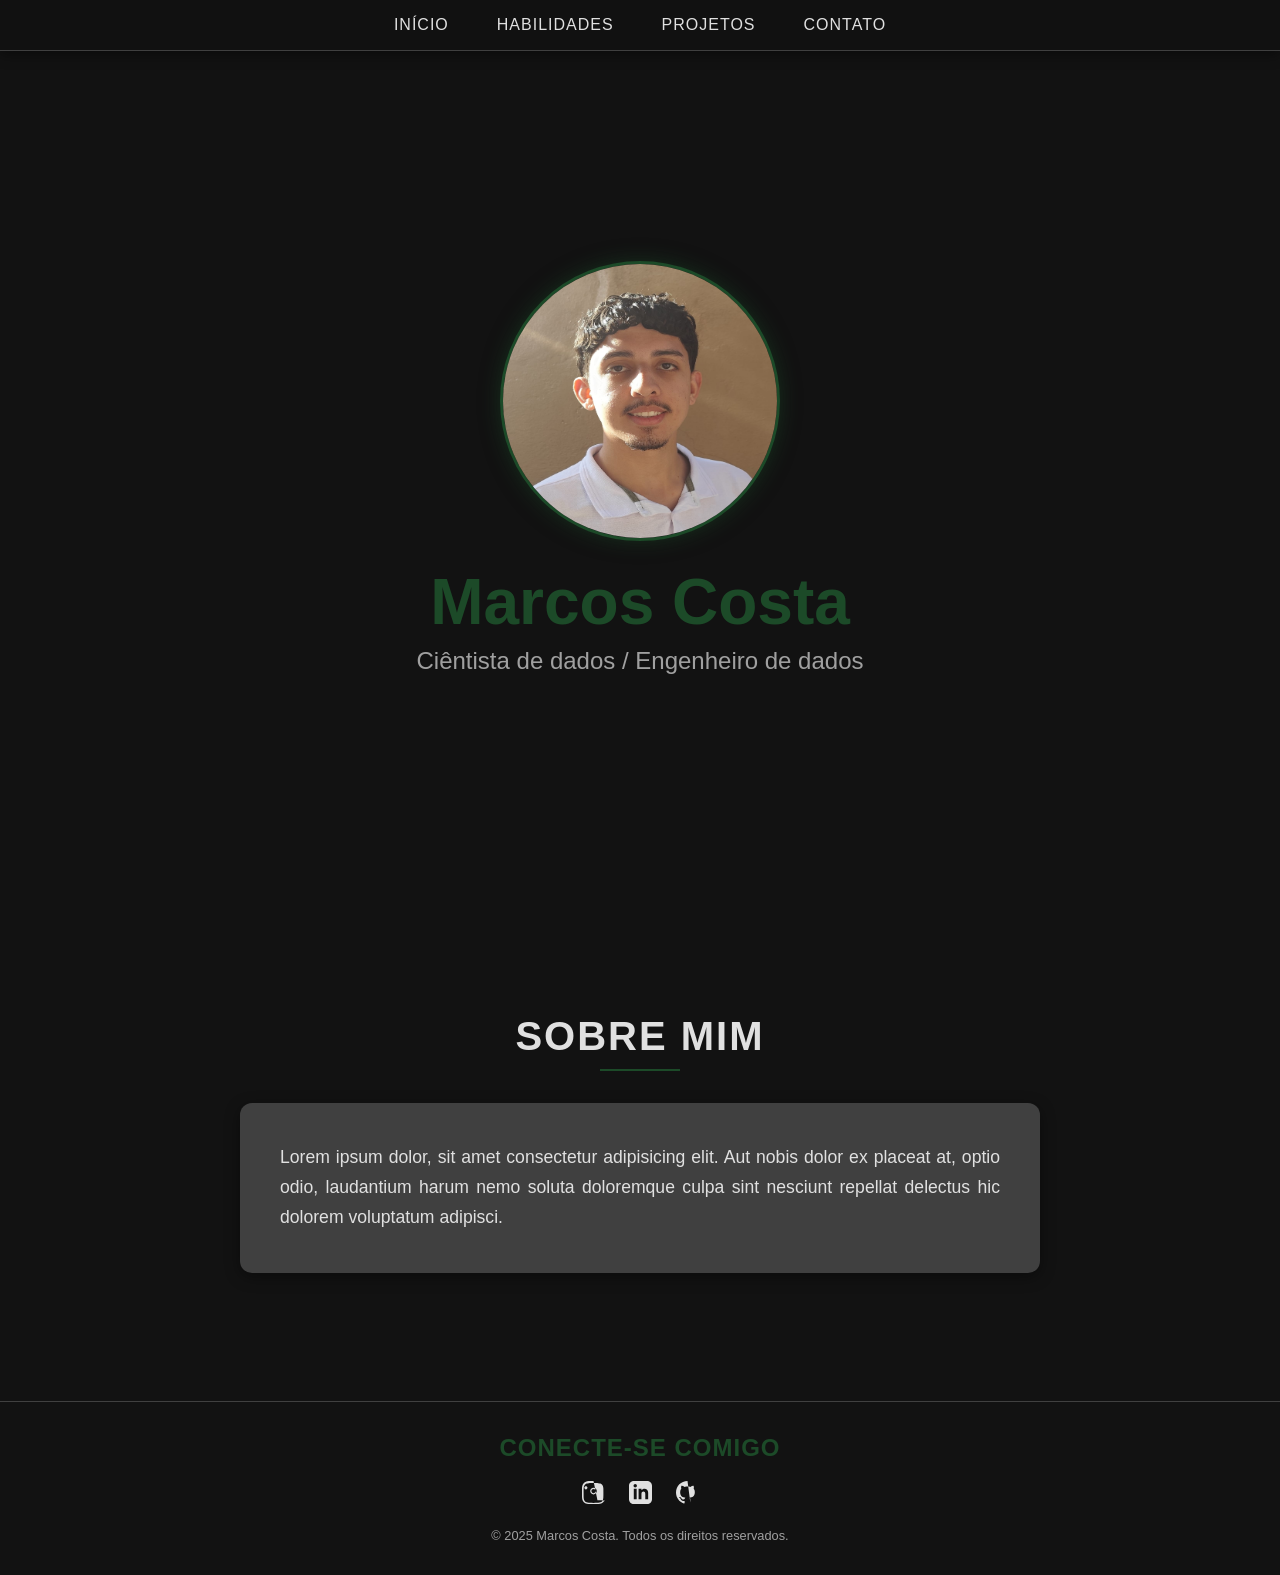
==== index.html @ 4c23754e "primeiro commit" ====
<!DOCTYPE html>
<html lang="pt-br">
<head>
  <meta charset="UTF-8">
  <meta name="viewport" content="width=device-width, initial-scale=1.0">
  <link rel="stylesheet" href="style.css">
  <title>Início</title>
</head>
<body>
  <div class="particulas"></div>
  
  <nav class="navegacao">
    <ul class="menu">
      <li>
        <a href="#inicio" class="menu-link">Início</a>
      </li>
      <li>
        <a href="habilidades.html" class="menu-link">Habilidades</a>
      </li>
      <li>
        <a href="projetos.html" class="menu-link">Projetos</a>
      </li>
      <li>
        <a href="contato.html" class="menu-link">Contato</a>
      </li>
    </ul>
  </nav>  
  <main id="inicio" class="cabecalho">
    <img src="./img/foto.jpg" alt="foto de Marcos Costa" class="foto-perfil">
    <h1>Marcos Costa</h1>
    <p class="cabecalho-sub-titulo">Ciêntista de dados / Engenheiro de dados</p>
  </main>
  
  <section id="sobre" class="sobre">
    <h2 class="sobre-titulo">Sobre mim</h2>
    <div class="sobre-caixa">
      <p class="sobre-paragrafo">
        Lorem ipsum dolor, sit amet consectetur adipisicing elit. Aut nobis dolor ex placeat at, optio odio, laudantium harum nemo soluta doloremque culpa sint nesciunt repellat delectus hic dolorem voluptatum adipisci.
      </p>
    </div>
  </section>

  <footer class="rodape">
    <div class="rodape-container">
      <h3 class="rodape-titulo">Conecte-se comigo</h3>
      <div class="rodape-social-links">
        <a href="URL_DO_SEU_INSTAGRAM" target="_blank" rel="noopener noreferrer" aria-label="Instagram">
          <svg width="24" height="24" viewBox="0 0 24 24" fill="currentColor" xmlns="http://www.w3.org/2000/svg"><path d="M12 2.163c3.204 0 3.584.012 4.851.07 1.17.055 1.84.249 2.417.481.58.232 1.05.52 1.517.989.47.469.757.94 1.002 1.52.232.576.426 1.246.481 2.417.058 1.267.07 1.647.07 4.851 0 3.204-.012 3.584-.07 4.851-.055 1.17-.249 1.84-.481 2.417-.232.58-.52 1.05-.989 1.517-.469.47-.94.757-1.52 1.002-.576.232-1.246.426-2.417.481-1.267.058-1.647.07-4.851.07-3.204 0-3.584-.012-4.851-.07-1.17-.055-1.84-.249-2.417-.481-.58-.232-1.05-.52-1.517-.989-.47-.469-.757-.94-1.002-1.52-.232-.576-.426-1.246-.481-2.417-.058-1.267-.07-1.647-.07-4.851 0-3.204.012-3.584.07-4.851.055-1.17.249-1.84.481-2.417.232-.58.52-1.05.989-1.517.469-.47.94-.757 1.52-1.002.576-.232 1.246-.426 2.417-.481 1.267-.058 1.647-.07 4.851-.07zm0-2.163c-3.262 0-3.666.012-4.945.07-1.314.062-2.222.28-3.01.588-.788.308-1.407.72-2.062 1.375-.656.655-1.067 1.274-1.375 2.062-.308.788-.526 1.696-.588 3.01-.058 1.279-.07 1.683-.07 4.945s.012 3.666.07 4.945c.062 1.314.28 2.222.588 3.01.308.788.72 1.407 1.375 2.062.655.656 1.274 1.067 2.062 1.375.788.308 1.696.526 3.01.588 1.279.058 1.683.07 4.945.07s3.666-.012 4.945-.07c1.314-.062 2.222-.28 3.01-.588.788-.308 1.407-.72 2.062-1.375.656-.655 1.274-1.067 2.062-1.375-.788-.308-1.696-.526-3.01-.588-1.279-.058-1.683-.07-4.945-.07zm-7.915 5.563c-.888 0-1.61.722-1.61 1.61s.722 1.61 1.61 1.61 1.61-.722 1.61-1.61-.722-1.61-1.61-1.61zm7.915 1.543c-1.897 0-3.447 1.55-3.447 3.447s1.55 3.447 3.447 3.447 3.447-1.55 3.447-3.447-1.55-3.447-3.447-3.447zm0 5.626c-1.198 0-2.179-.98-2.179-2.179s.98-2.179 2.179-2.179 2.179.98 2.179 2.179-.98 2.179-2.179 2.179z"/></svg>
        </a>
        <a href="URL_DO_SEU_LINKEDIN" target="_blank" rel="noopener noreferrer" aria-label="LinkedIn">
          <svg width="24" height="24" viewBox="0 0 24 24" fill="currentColor" xmlns="http://www.w3.org/2000/svg"><path d="M19 0h-14c-2.761 0-5 2.239-5 5v14c0 2.761 2.239 5 5 5h14c2.762 0 5-2.239 5-5v-14c0-2.761-2.238-5-5-5zm-11 19h-3v-11h3v11zm-1.5-12.268c-.966 0-1.75-.79-1.75-1.766s.784-1.766 1.75-1.766 1.75.79 1.75 1.766-.783 1.766-1.75 1.766zm13.5 12.268h-3v-5.604c0-3.368-4-3.113-4 0v5.604h-3v-11h3v1.765c1.396-2.586 7-2.777 7 2.476v6.759z"/></svg>
        </a>
        <a href="URL_DO_SEU_GITHUB" target="_blank" rel="noopener noreferrer" aria-label="GitHub">
          <svg width="24" height="24" viewBox="0 0 24 24" fill="currentColor" xmlns="http://www.w3.org/2000/svg"><path d="M12 0C5.373 0 0 5.373 0 12c0 5.302 3.438 9.8 8.207 11.387.6.11.82-.26.82-.577 0-.285-.011-1.04-.016-2.04-3.338.724-4.043-1.61-4.043-1.61-.546-1.387-1.334-1.758-1.334-1.758-1.09-.745.083-.73.083-.73 1.205.085 1.838 1.238 1.838 1.238 1.07 1.835 2.809 1.304 3.491.996.11-.775.419-1.304.762-1.605-2.665-.3-5.466-1.333-5.466-5.932 0-1.31.467-2.38 1.235-3.22-.124-.3-.535-1.52.117-3.174 0 0 1.009-.322 3.301 1.23.957-.266 1.983-.4 3.003-.404 1.02.004 2.046.138 3.003.404 2.29-1.552 3.299-1.23 3.299-1.23.652 1.654.24 2.874.118 3.174.769.84 1.235 1.91 1.235 3.22 0 4.61-2.805 5.626-5.474 5.923.43.37.81 1.096.81 2.214 0 1.605-.014 2.898-.014 3.282 0.318.216.694.825.577C19.56 21.8 23 17.302 23 12c0-6.627-5.373-12-12-12z"/></svg>
        </a>
      </div>
      <p class="rodape-texto">© 2025 Marcos Costa. Todos os direitos reservados.</p>
    </div>
  </footer>
</body>
</html>
---- style.css ----
/*
  CSS Profissional para Portfólio
  - Paleta de cores: Cinza, preto e verde escuro da imagem.
  - Tipografia: 'Inter' para um visual limpo e moderno.
  - Estilo: Minimalista e sóbrio, sem animações chamativas.
*/

* {
    margin: 0;
    padding: 0;
    box-sizing: border-box;
    font-family: 'Inter', sans-serif;
}

html {
    scroll-behavior: smooth;
}

:root {
    --fundo-principal: #121212;
    --verde-principal: #1C4A28;
    --verde-secundario: #2A643A;
    --texto-claro: #E0E0E0;
    --cinza-detalhe: #404040;
    --cinza-texto-secundario: #A0A0A0;
    --sombra-escura: rgba(0, 0, 0, 0.4);
}

body {
    background-color: var(--fundo-principal);
    color: var(--texto-claro);
    position: relative;
    overflow-x: hidden;
}

body::before {
    content: '';
    position: fixed;
    top: 0;
    left: 0;
    width: 100%;
    height: 100%;
    background: transparent;
    z-index: -3;
}

.navegacao {
    position: fixed;
    top: 0;
    background: rgba(18, 18, 18, 0.95);
    width: 100%;
    z-index: 100;
    padding: 1rem 2rem;
    border-bottom: 1px solid var(--cinza-detalhe);
    box-shadow: 0 4px 12px var(--sombra-escura);
    backdrop-filter: blur(8px);
    display: flex;
    justify-content: center;
    align-items: center;
}

.menu {
    display: flex;
    list-style: none;
    gap: 3rem;
}

.menu-link {
    text-decoration: none;
    color: var(--texto-claro);
    font-weight: 500;
    position: relative;
    padding: 0.5rem 0;
    transition: color 0.3s ease;
    text-transform: uppercase;
    letter-spacing: 1px;
}

.menu-link::after {
    content: '';
    position: absolute;
    bottom: -5px;
    left: 0;
    width: 0;
    height: 2px;
    background-color: var(--verde-principal);
    transition: width 0.3s ease;
}

.menu-link:hover {
    color: var(--verde-principal);
}

.menu-link:hover::after {
    width: 100%;
}

.cabecalho {
    min-height: 100vh;
    display: flex;
    justify-content: center;
    align-items: center;
    flex-direction: column;
    padding: 2rem;
    position: relative;
}

.foto-perfil {
    width: 280px;
    height: 280px;
    border-radius: 50%;
    border: 3px solid var(--verde-principal);
    box-shadow: 0 0 20px rgba(28, 74, 40, 0.5);
}

h1 {
    font-size: 4rem;
    font-weight: 700;
    margin: 1.5rem 0 0.5rem;
    color: var(--verde-principal);

}

.cabecalho-sub-titulo {
    font-size: 1.5rem;
    color: var(--cinza-texto-secundario);
    font-weight: 400;
}

.sobre, .projetos, .contato {
    padding: 6rem 2rem;
    text-align: center;
}

.sobre-titulo, .projetos-titulo, .contato-titulo {
    font-size: 2.5rem;
    color: var(--texto-claro);
    margin-bottom: 1rem;
    position: relative;
    text-transform: uppercase;
    letter-spacing: 2px;
}

.sobre-titulo::after, .projetos-titulo::after, .contato-titulo::after {
    content: '';
    display: block;
    width: 80px;
    height: 2px;
    background-color: var(--verde-principal);
    margin: 10px auto 0;
}

.sobre-caixa {
    max-width: 800px;
    margin: 2rem auto;
    padding: 2.5rem;
    border-radius: 12px;
    background-color: var(--cinza-detalhe);
    box-shadow: 0 4px 15px var(--sombra-escura);
}

.sobre-paragrafo {
    font-size: 1.1rem;
    line-height: 1.7;
    text-align: justify;
    color: var(--texto-claro);
}

.projetos-caixa {
    display: grid;
    grid-template-columns: repeat(auto-fit, minmax(300px, 1fr));
    gap: 2.5rem;
    max-width: 1200px;
    margin: 2rem auto;
}

.projetos-card {
    background-color: var(--cinza-detalhe);
    border-radius: 12px;
    overflow: hidden;
    transition: transform 0.3s ease, box-shadow 0.3s ease;
    cursor: pointer;
    box-shadow: 0 4px 10px rgba(0, 0, 0, 0.3);
}

.projetos-card:hover {
    transform: translateY(-8px);
    box-shadow: 0 8px 20px rgba(0, 0, 0, 0.5);
}

.projetos-imagem {
    height: 200px;
    width: 100%;
    object-fit: cover;
    filter: grayscale(80%);
    transition: filter 0.3s ease;
}

.projetos-card:hover .projetos-imagem {
    filter: grayscale(0%);
}

.caixa-texto-projeto {
    padding: 1.5rem;
}

.info-projeto {
    margin-bottom: 0.5rem;
    font-size: 1.3rem;
    font-weight: 600;
    color: var(--texto-claro);
}

.paragrafo-projetos {
    color: var(--cinza-texto-secundario);
    line-height: 1.6;
    font-size: 0.9rem;
}

.contato {
    padding: 6rem 2rem;
}

.contato-titulo {
    text-align: center;
    font-size: 2.5rem;
    margin-bottom: 40px;
    color: var(--texto-claro);
}

.formulario-contato {
    max-width: 600px;
    margin: 2rem auto;
    background-color: var(--cinza-detalhe);
    padding: 2.5rem;
    border-radius: 12px;
    box-shadow: 0 4px 15px var(--sombra-escura);
}

.grupo-form {
    margin-bottom: 1.5rem;
}

.campo-form {
    width: 100%;
    padding: 1rem;
    background-color: var(--fundo-principal);
    border-radius: 8px;
    color: var(--texto-claro);
    border: 1.8px solid var(--cinza-detalhe);
    outline: none;
    font-size: 1rem;
    transition: border-color 0.3s ease;
}

.campo-form:focus {
    border-color: var(--verde-secundario);
}

.campo-form::placeholder {
    color: var(--cinza-texto-secundario);
}

.botao-form {
    width: 100%;
    padding: 1rem;
    border-radius: 8px;
    background: linear-gradient(45deg, var(--verde-principal), var(--verde-secundario));
    color: var(--texto-claro);
    font-weight: 600;
    font-size: 1.1rem;
    border: none;
    cursor: pointer;
    transition: transform 0.3s ease, box-shadow 0.3s ease;
}

.botao-form:hover {
    transform: translateY(-3px);
    box-shadow: 0 6px 15px var(--sombra-escura);
}


/* Responsividade */
@media (max-width: 768px) {
    h1 {
        font-size: 2.5rem;
    }

    .menu {
        gap: 1.5rem;
    }
    
    .cabecalho-sub-titulo {
        font-size: 1.2rem;
    }

    .foto-perfil {
        width: 200px;
        height: 200px;
    }

    .sobre-titulo,
    .projetos-titulo,
    .contato-titulo {
        font-size: 2rem;
    }

    .projetos-caixa {
        grid-template-columns: 1fr;
    }

    .formulario-contato {
        padding: 2rem;
    }
}

/*
  =======================================
  Estilos para a Seção de Rodapé
  =======================================
*/

/*
  A classe `.rodape` define o container principal do rodapé.
  Utiliza o padding para espaçamento e a cor de fundo do portfólio.
*/
.rodape {
  padding: 2rem 1rem;
  background-color: var(--fundo-principal);
  border-top: 1px solid var(--cinza-detalhe);
  text-align: center;
}

/*
  Um container para controlar a largura máxima e centralizar o conteúdo.
*/
.rodape-container {
  max-width: 1200px;
  margin: 0 auto;
  display: flex;
  flex-direction: column;
  align-items: center;
  gap: 1.2rem;
}

/*
  Estilo para o título do rodapé.
  Utiliza a cor principal do portfólio para destacar.
*/
.rodape-titulo {
  font-size: 1.5rem;
  color: var(--verde-principal);
  margin-bottom: 0.03rem;
  font-weight: 600;
  text-transform: uppercase;
  letter-spacing: 1px;
}

/*
  Container para os links sociais.
  Utiliza flexbox para alinhar os ícones horizontalmente com espaçamento.
*/
.rodape-social-links {
  display: flex;
  justify-content: center;
  gap: 1.5rem;
}

/*
  Estilo para cada link de rede social.
*/
.rodape-social-links a {
  display: inline-block;
  color: var(--texto-claro);
  transition: transform 0.3s ease, color 0.3s ease;
}

/*
  Estilo para os ícones SVG.
  Define o tamanho e a cor inicial. A transição garante um efeito suave.
*/
.rodape-social-links a svg {
  width: 23px;
  height: 23px;
  transition: fill 0.3s ease;
}

/*
  Efeito de hover para o link.
  Muda a cor do ícone para a cor principal do portfólio.
  A propriedade `fill: currentColor` no SVG permite que o ícone herde a cor do link.
*/
.rodape-social-links a:hover {
  transform: translateY(-5px);
  color: var(--verde-principal);
}

/*
  Estilo para o texto de direitos autorais.
  Utiliza uma cor secundária para o texto, mantendo a sobriedade.
*/
.rodape-texto {
  font-size: 0.8rem;
  color: var(--cinza-texto-secundario);
  margin-top: 0.03rem;
}

/*
  =======================================
  Responsividade para o Rodapé
  =======================================
*/

/*
  Adaptação para telas menores, seguindo o padrão do CSS existente.
*/
@media (max-width: 768px) {
 .rodape {
    padding: 1.8rem 0.8rem;
  }
  
 .rodape-titulo {
    font-size: 1.3rem;
  }
  
 .rodape-social-links {
    gap: 1rem;
  }
  
 .rodape-social-links a svg {
    width: 21px;
    height: 21px;
  }
}

/*
  =======================================
  Estilos para a Seção de Habilidades
  =======================================
*/

.habilidades {
    padding: 6rem 2rem;
    text-align: center;
    min-height: 100vh;
}

.habilidades-titulo {
    font-size: 2.5rem;
    color: var(--texto-claro);
    margin-bottom: 2.5rem;
    position: relative;
    text-transform: uppercase;
    letter-spacing: 2px;
}

.habilidades-titulo::after {
    content: '';
    display: block;
    width: 80px;
    height: 2px;
    background-color: var(--verde-principal);
    margin: 10px auto 0;
}

.habilidades-conteudo {
    display: flex;
    justify-content: space-around;
    align-items: flex-start;
    flex-wrap: wrap;
    max-width: 1200px;
    margin: 0 auto;
    gap: 2rem;
}

.habilidades-coluna {
    flex: 1 1 300px;
    padding: 2rem;
    background-color: var(--cinza-detalhe);
    border-radius: 12px;
    box-shadow: 0 4px 15px var(--sombra-escura);
    display: flex;
    flex-direction: column;
    align-items: center;
    text-align: center;
}

.habilidades-subtitulo {
    font-size: 1.5rem;
    color: var(--texto-claro);
    font-weight: 600;
    margin-bottom: 1.5rem;
}

.habilidades-lista {
    list-style: none;
    padding: 0;
    margin: 0;
    width: 100%;
}

.habilidades-lista li {
    font-size: 1rem;
    color: var(--texto-claro);
    background-color: var(--fundo-principal);
    padding: 0.8rem 1.5rem;
    border-radius: 8px;
    margin-bottom: 0.8rem;
    border: 1px solid var(--cinza-texto-secundario);
    transition: background-color 0.3s ease, color 0.3s ease;
}

.habilidades-lista li:hover {
    background-color: var(--verde-principal);
    color: var(--texto-claro);
    transform: scale(1.03);
}

/* Responsividade para a seção de Habilidades */
@media (max-width: 768px) {
   .habilidades-coluna {
        width: 100%;
    }
}
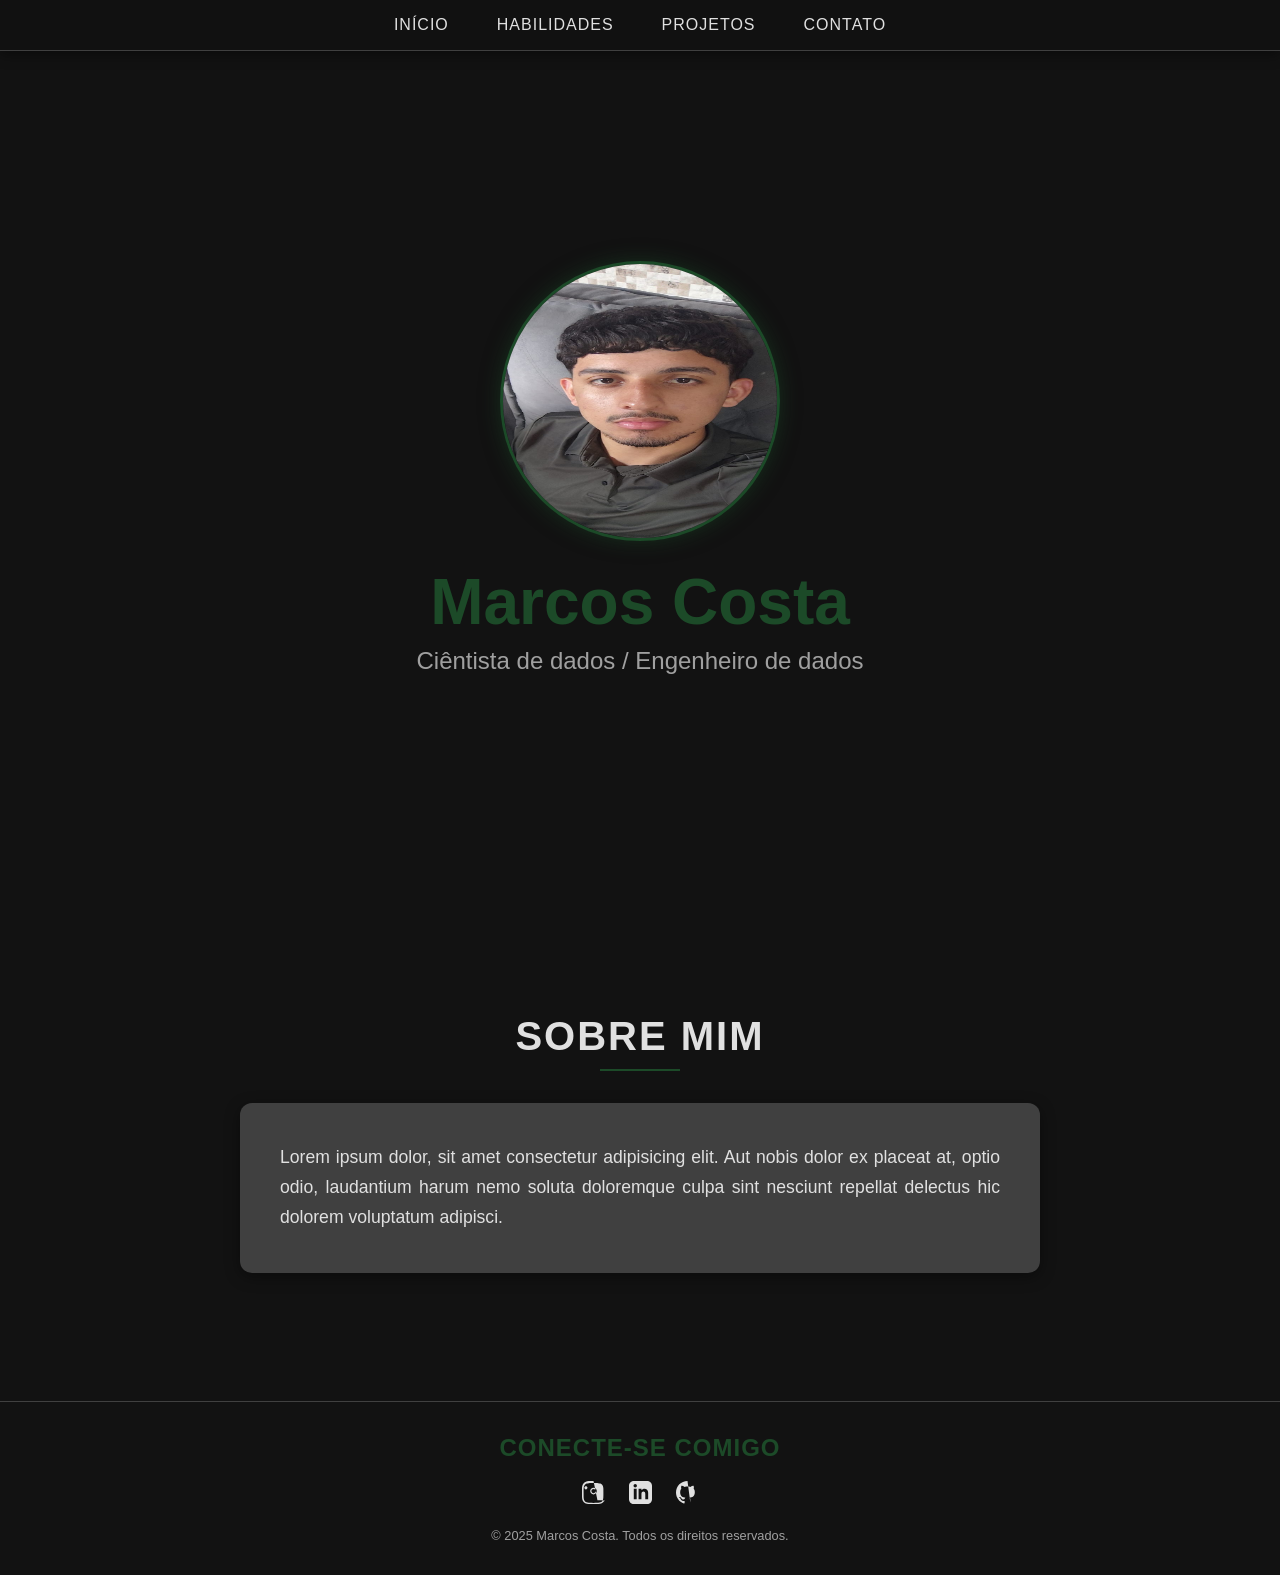
==== commit b327e9c3: "modificação da foto" ====
--- a/index.html
+++ b/index.html
@@ -26,7 +26,7 @@
     </ul>
   </nav>  
   <main id="inicio" class="cabecalho">
-    <img src="./img/foto.jpg" alt="foto de Marcos Costa" class="foto-perfil">
+    <img src="./img/fotopessoal3.jpg" alt="foto de Marcos Costa" class="foto-perfil">
     <h1>Marcos Costa</h1>
     <p class="cabecalho-sub-titulo">Ciêntista de dados / Engenheiro de dados</p>
   </main>
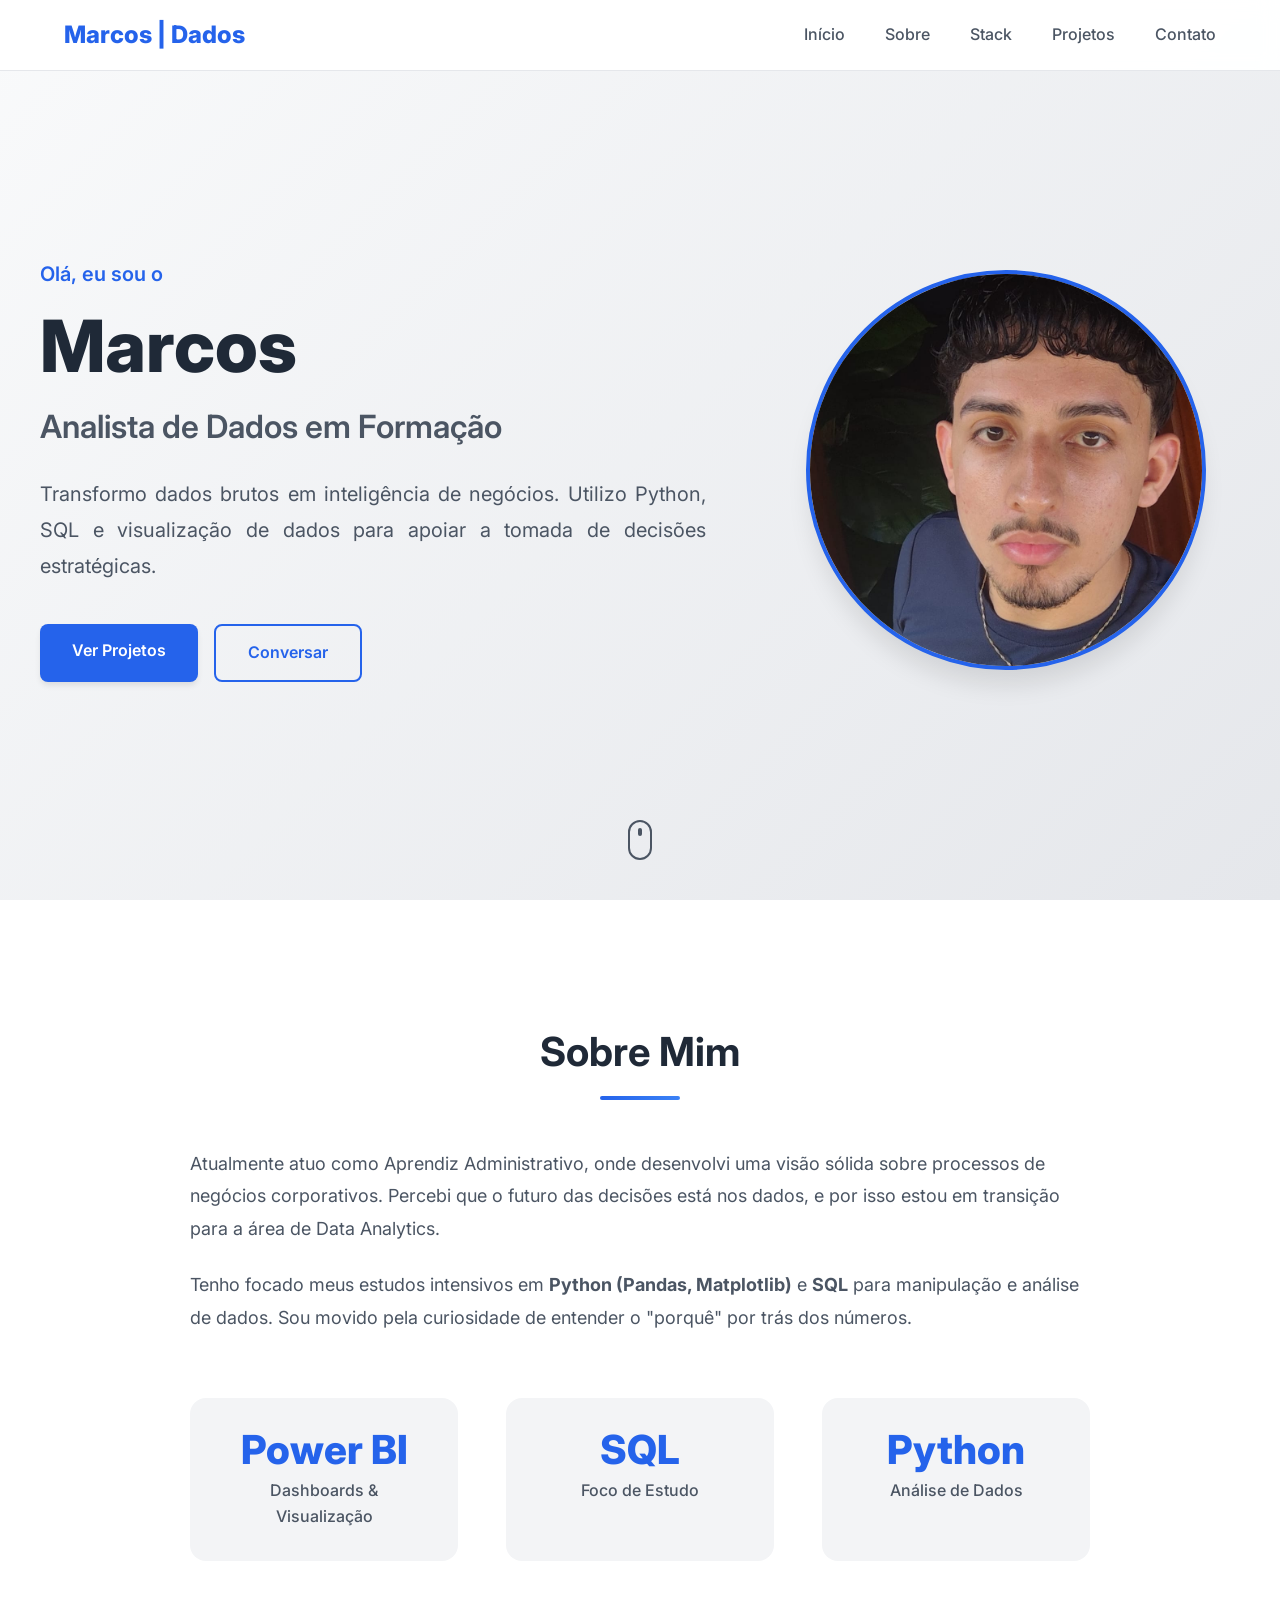
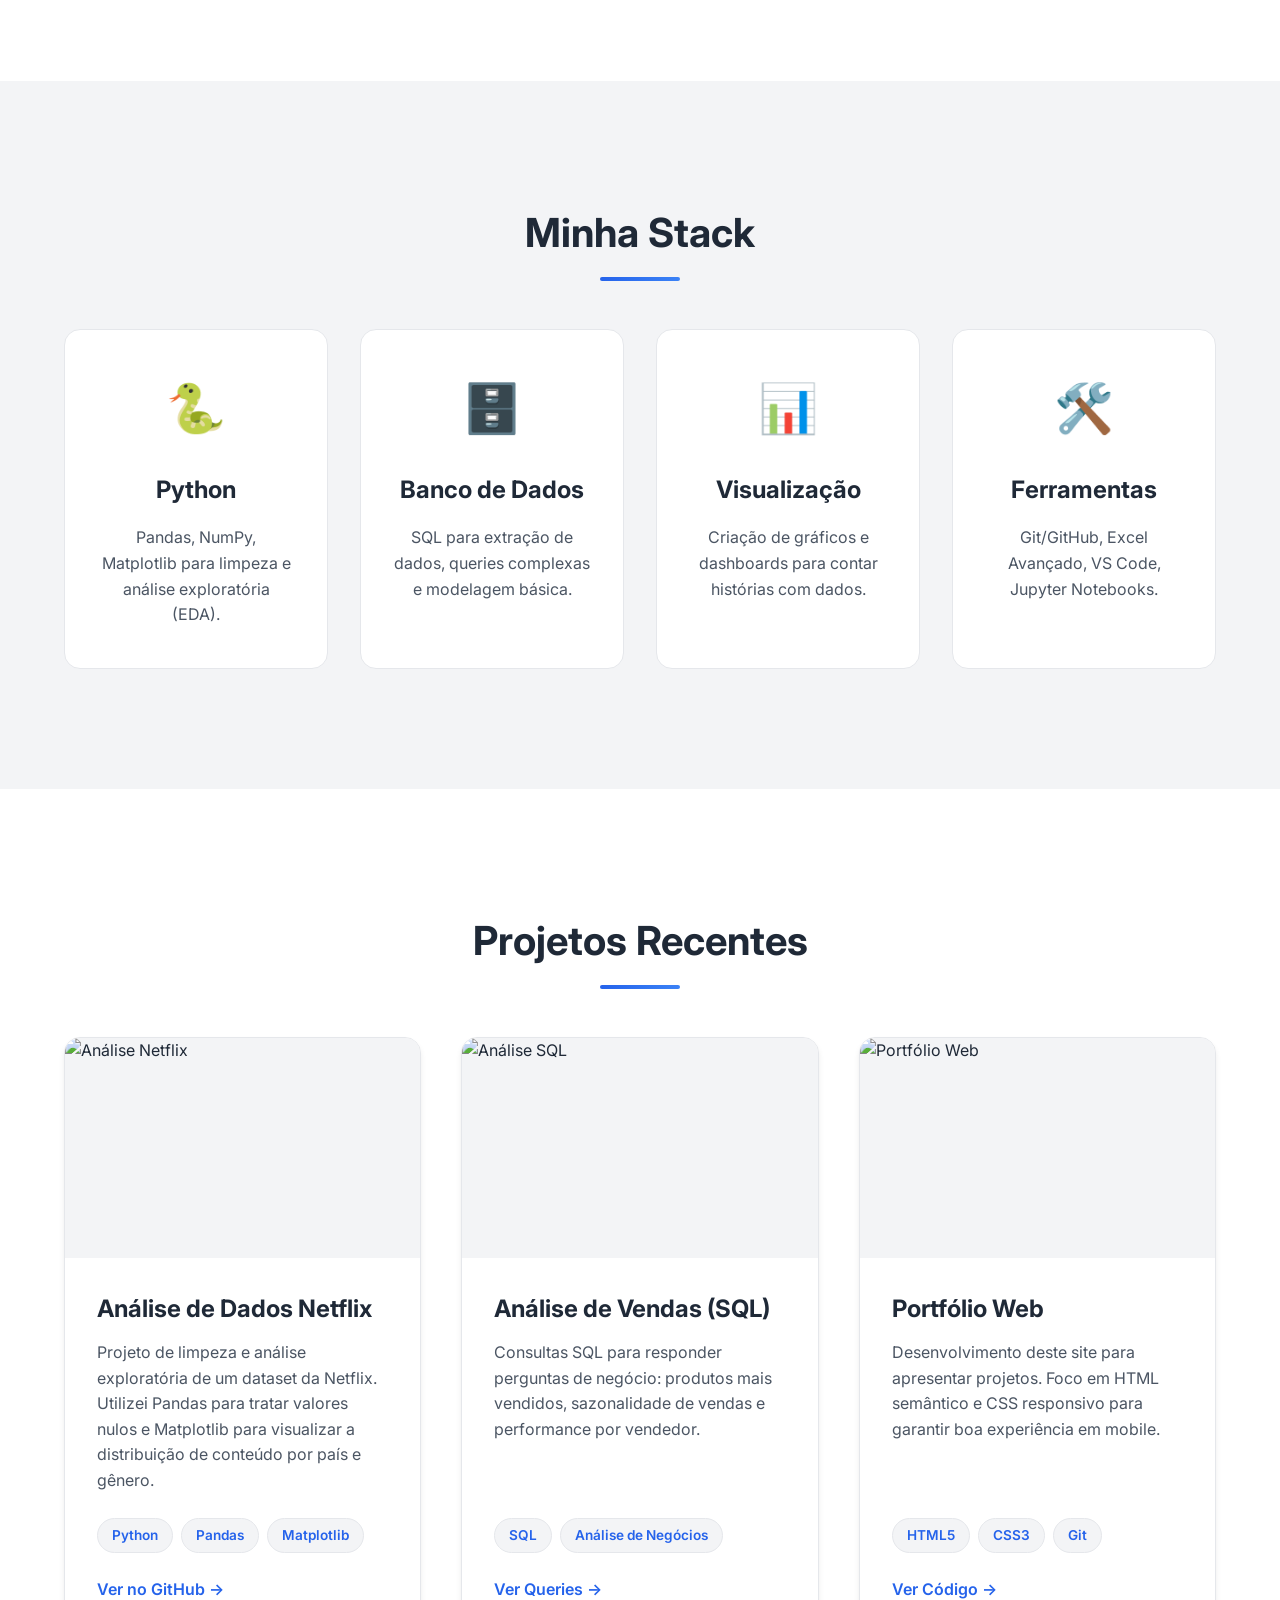
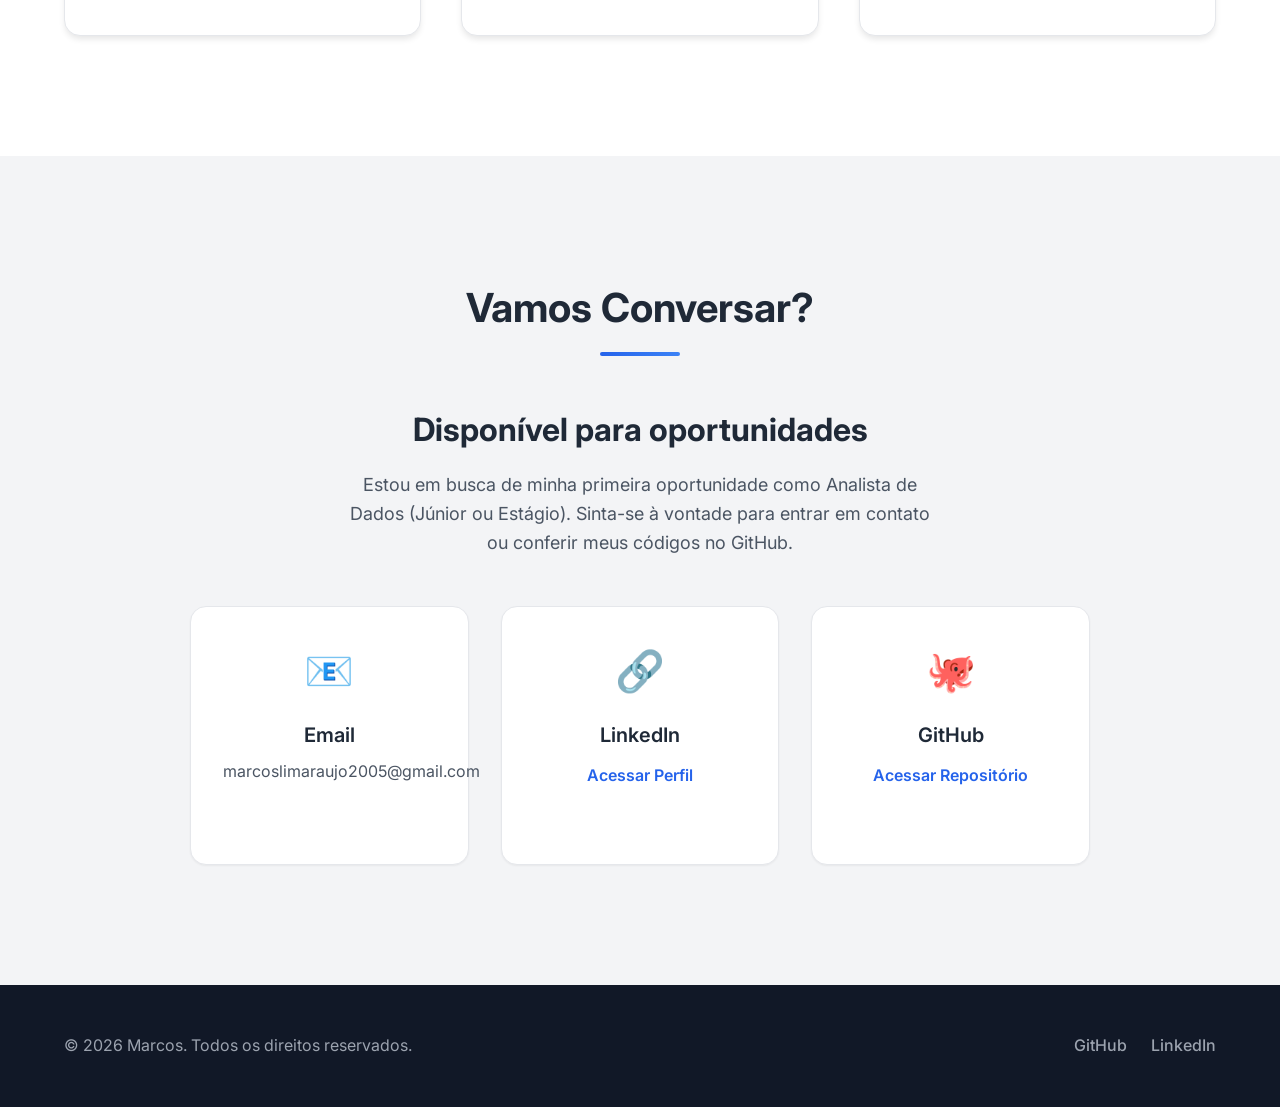
==== commit 713268c4: "reajuste" ====
--- a/index.html
+++ b/index.html
@@ -1,61 +1,222 @@
-<!DOCTYPE html>
-<html lang="pt-br">
-<head>
-  <meta charset="UTF-8">
-  <meta name="viewport" content="width=device-width, initial-scale=1.0">
-  <link rel="stylesheet" href="style.css">
-  <title>Início</title>
-</head>
-<body>
-  <div class="particulas"></div>
-  
-  <nav class="navegacao">
-    <ul class="menu">
-      <li>
-        <a href="#inicio" class="menu-link">Início</a>
-      </li>
-      <li>
-        <a href="habilidades.html" class="menu-link">Habilidades</a>
-      </li>
-      <li>
-        <a href="projetos.html" class="menu-link">Projetos</a>
-      </li>
-      <li>
-        <a href="contato.html" class="menu-link">Contato</a>
-      </li>
-    </ul>
-  </nav>  
-  <main id="inicio" class="cabecalho">
-    <img src="./img/fotopessoal3.jpg" alt="foto de Marcos Costa" class="foto-perfil">
-    <h1>Marcos Costa</h1>
-    <p class="cabecalho-sub-titulo">Ciêntista de dados / Engenheiro de dados</p>
-  </main>
-  
-  <section id="sobre" class="sobre">
-    <h2 class="sobre-titulo">Sobre mim</h2>
-    <div class="sobre-caixa">
-      <p class="sobre-paragrafo">
-        Lorem ipsum dolor, sit amet consectetur adipisicing elit. Aut nobis dolor ex placeat at, optio odio, laudantium harum nemo soluta doloremque culpa sint nesciunt repellat delectus hic dolorem voluptatum adipisci.
-      </p>
-    </div>
-  </section>
-
-  <footer class="rodape">
-    <div class="rodape-container">
-      <h3 class="rodape-titulo">Conecte-se comigo</h3>
-      <div class="rodape-social-links">
-        <a href="URL_DO_SEU_INSTAGRAM" target="_blank" rel="noopener noreferrer" aria-label="Instagram">
-          <svg width="24" height="24" viewBox="0 0 24 24" fill="currentColor" xmlns="http://www.w3.org/2000/svg"><path d="M12 2.163c3.204 0 3.584.012 4.851.07 1.17.055 1.84.249 2.417.481.58.232 1.05.52 1.517.989.47.469.757.94 1.002 1.52.232.576.426 1.246.481 2.417.058 1.267.07 1.647.07 4.851 0 3.204-.012 3.584-.07 4.851-.055 1.17-.249 1.84-.481 2.417-.232.58-.52 1.05-.989 1.517-.469.47-.94.757-1.52 1.002-.576.232-1.246.426-2.417.481-1.267.058-1.647.07-4.851.07-3.204 0-3.584-.012-4.851-.07-1.17-.055-1.84-.249-2.417-.481-.58-.232-1.05-.52-1.517-.989-.47-.469-.757-.94-1.002-1.52-.232-.576-.426-1.246-.481-2.417-.058-1.267-.07-1.647-.07-4.851 0-3.204.012-3.584.07-4.851.055-1.17.249-1.84.481-2.417.232-.58.52-1.05.989-1.517.469-.47.94-.757 1.52-1.002.576-.232 1.246-.426 2.417-.481 1.267-.058 1.647-.07 4.851-.07zm0-2.163c-3.262 0-3.666.012-4.945.07-1.314.062-2.222.28-3.01.588-.788.308-1.407.72-2.062 1.375-.656.655-1.067 1.274-1.375 2.062-.308.788-.526 1.696-.588 3.01-.058 1.279-.07 1.683-.07 4.945s.012 3.666.07 4.945c.062 1.314.28 2.222.588 3.01.308.788.72 1.407 1.375 2.062.655.656 1.274 1.067 2.062 1.375.788.308 1.696.526 3.01.588 1.279.058 1.683.07 4.945.07s3.666-.012 4.945-.07c1.314-.062 2.222-.28 3.01-.588.788-.308 1.407-.72 2.062-1.375.656-.655 1.274-1.067 2.062-1.375-.788-.308-1.696-.526-3.01-.588-1.279-.058-1.683-.07-4.945-.07zm-7.915 5.563c-.888 0-1.61.722-1.61 1.61s.722 1.61 1.61 1.61 1.61-.722 1.61-1.61-.722-1.61-1.61-1.61zm7.915 1.543c-1.897 0-3.447 1.55-3.447 3.447s1.55 3.447 3.447 3.447 3.447-1.55 3.447-3.447-1.55-3.447-3.447-3.447zm0 5.626c-1.198 0-2.179-.98-2.179-2.179s.98-2.179 2.179-2.179 2.179.98 2.179 2.179-.98 2.179-2.179 2.179z"/></svg>
-        </a>
-        <a href="URL_DO_SEU_LINKEDIN" target="_blank" rel="noopener noreferrer" aria-label="LinkedIn">
-          <svg width="24" height="24" viewBox="0 0 24 24" fill="currentColor" xmlns="http://www.w3.org/2000/svg"><path d="M19 0h-14c-2.761 0-5 2.239-5 5v14c0 2.761 2.239 5 5 5h14c2.762 0 5-2.239 5-5v-14c0-2.761-2.238-5-5-5zm-11 19h-3v-11h3v11zm-1.5-12.268c-.966 0-1.75-.79-1.75-1.766s.784-1.766 1.75-1.766 1.75.79 1.75 1.766-.783 1.766-1.75 1.766zm13.5 12.268h-3v-5.604c0-3.368-4-3.113-4 0v5.604h-3v-11h3v1.765c1.396-2.586 7-2.777 7 2.476v6.759z"/></svg>
-        </a>
-        <a href="URL_DO_SEU_GITHUB" target="_blank" rel="noopener noreferrer" aria-label="GitHub">
-          <svg width="24" height="24" viewBox="0 0 24 24" fill="currentColor" xmlns="http://www.w3.org/2000/svg"><path d="M12 0C5.373 0 0 5.373 0 12c0 5.302 3.438 9.8 8.207 11.387.6.11.82-.26.82-.577 0-.285-.011-1.04-.016-2.04-3.338.724-4.043-1.61-4.043-1.61-.546-1.387-1.334-1.758-1.334-1.758-1.09-.745.083-.73.083-.73 1.205.085 1.838 1.238 1.838 1.238 1.07 1.835 2.809 1.304 3.491.996.11-.775.419-1.304.762-1.605-2.665-.3-5.466-1.333-5.466-5.932 0-1.31.467-2.38 1.235-3.22-.124-.3-.535-1.52.117-3.174 0 0 1.009-.322 3.301 1.23.957-.266 1.983-.4 3.003-.404 1.02.004 2.046.138 3.003.404 2.29-1.552 3.299-1.23 3.299-1.23.652 1.654.24 2.874.118 3.174.769.84 1.235 1.91 1.235 3.22 0 4.61-2.805 5.626-5.474 5.923.43.37.81 1.096.81 2.214 0 1.605-.014 2.898-.014 3.282 0.318.216.694.825.577C19.56 21.8 23 17.302 23 12c0-6.627-5.373-12-12-12z"/></svg>
-        </a>
-      </div>
-      <p class="rodape-texto">© 2025 Marcos Costa. Todos os direitos reservados.</p>
-    </div>
-  </footer>
-</body>
+<!doctype html>
+<html lang="pt-BR">
+  <head>
+    <meta charset="UTF-8" />
+    <meta name="viewport" content="width=device-width, initial-scale=1.0" />
+    <title>Portfólio de Dados | Marcos</title>
+    <link rel="stylesheet" href="style.css" />
+    <link href="https://fonts.googleapis.com/css2?family=Inter:wght@400;500;600;700;800&display=swap" rel="stylesheet">
+  </head>
+  <body>
+    <nav class="navbar">
+      <div class="nav-container">
+        <a href="#home" class="logo">Marcos | Dados</a>
+        <ul class="nav-menu">
+          <li><a href="#home" class="nav-link">Início</a></li>
+          <li><a href="#about" class="nav-link">Sobre</a></li>
+          <li><a href="#skills" class="nav-link">Stack</a></li>
+          <li><a href="#projects" class="nav-link">Projetos</a></li>
+          <li><a href="#contact" class="nav-link">Contato</a></li>
+        </ul>
+      </div>
+    </nav>
+
+    <section id="home" class="hero">
+      <div class="hero-content">
+        
+        <div class="hero-text">
+          <span class="hero-greeting">Olá, eu sou o</span>
+          <h1 class="hero-name">Marcos</h1>
+          <h2 class="hero-title">Analista de Dados em Formação</h2>
+          <p class="hero-description">
+            Transformo dados brutos em inteligência de negócios. Utilizo Python, SQL e visualização de dados para apoiar a tomada de decisões estratégicas.
+          </p>
+          <div class="hero-buttons">
+            <a href="#projects" class="btn btn-primary">Ver Projetos</a>
+            <a href="#contact" class="btn btn-secondary">Conversar</a>
+          </div>
+        </div>
+
+        <div class="hero-image-container">
+          <div class="hero-placeholder">
+            <span>
+              <img src="img/foto.jpg" alt="Minha foto"/>
+            </span>
+          </div>
+        </div>
+
+      </div>
+      
+      <div class="scroll-indicator">
+        <span></span>
+      </div>
+    </section>
+
+    <section id="about" class="about">
+      <div class="container">
+        <h2 class="section-title">Sobre Mim</h2>
+        <div class="about-content">
+          <div class="about-text">
+            <p>
+              Atualmente atuo como Aprendiz Administrativo, onde desenvolvi uma visão sólida sobre processos de negócios corporativos. Percebi que o futuro das decisões está nos dados, e por isso estou em transição para a área de Data Analytics.
+            </p>
+            <p>
+              Tenho focado meus estudos intensivos em <strong>Python (Pandas, Matplotlib)</strong> e <strong>SQL</strong> para manipulação e análise de dados. Sou movido pela curiosidade de entender o "porquê" por trás dos números.
+            </p>
+            <div class="about-stats">
+              <div class="stat">
+                <span class="stat-number">Power BI</span>
+                <span class="stat-label">Dashboards & Visualização</span>
+              </div>
+
+              <div class="stat">
+                <span class="stat-number">SQL</span>
+                <span class="stat-label">Foco de Estudo</span>
+              </div>
+
+              <div class="stat">
+                <span class="stat-number">Python</span>
+                <span class="stat-label">Análise de Dados</span>
+              </div>
+            </div>
+          </div>
+        </div>
+      </div>
+    </section>
+
+    <section id="skills" class="skills">
+      <div class="container">
+        <h2 class="section-title">Minha Stack</h2>
+        <div class="skills-grid">
+          
+          <div class="skill-card">
+            <div class="skill-icon">🐍</div>
+            <h3>Python</h3>
+            <p>Pandas, NumPy, Matplotlib para limpeza e análise exploratória (EDA).</p>
+          </div>
+
+          <div class="skill-card">
+            <div class="skill-icon">🗄️</div>
+            <h3>Banco de Dados</h3>
+            <p>SQL para extração de dados, queries complexas e modelagem básica.</p>
+          </div>
+
+          <div class="skill-card">
+            <div class="skill-icon">📊</div>
+            <h3>Visualização</h3>
+            <p>Criação de gráficos e dashboards para contar histórias com dados.</p>
+          </div>
+
+          <div class="skill-card">
+            <div class="skill-icon">🛠️</div>
+            <h3>Ferramentas</h3>
+            <p>Git/GitHub, Excel Avançado, VS Code, Jupyter Notebooks.</p>
+          </div>
+
+        </div>
+      </div>
+    </section>
+
+    <section id="projects" class="projects">
+      <div class="container">
+        <h2 class="section-title">Projetos Recentes</h2>
+        <div class="projects-grid">
+          
+          <div class="project-card">
+            <div class="project-image">
+              <img src="https://images.pexels.com/photos/590022/pexels-photo-590022.jpeg?auto=compress&cs=tinysrgb&w=800" alt="Análise Netflix" />
+            </div>
+            <div class="project-content">
+              <h3>Análise de Dados Netflix</h3>
+              <p>Projeto de limpeza e análise exploratória de um dataset da Netflix. Utilizei Pandas para tratar valores nulos e Matplotlib para visualizar a distribuição de conteúdo por país e gênero.</p>
+              <div class="project-tags">
+                <span class="tag">Python</span>
+                <span class="tag">Pandas</span>
+                <span class="tag">Matplotlib</span>
+              </div>
+              <a href="#" class="project-link">Ver no GitHub →</a>
+            </div>
+          </div>
+
+          <div class="project-card">
+            <div class="project-image">
+              <img src="https://images.pexels.com/photos/669615/pexels-photo-669615.jpeg?auto=compress&cs=tinysrgb&w=800" alt="Análise SQL" />
+            </div>
+            <div class="project-content">
+              <h3>Análise de Vendas (SQL)</h3>
+              <p>Consultas SQL para responder perguntas de negócio: produtos mais vendidos, sazonalidade de vendas e performance por vendedor.</p>
+              <div class="project-tags">
+                <span class="tag">SQL</span>
+                <span class="tag">Análise de Negócios</span>
+              </div>
+              <a href="#" class="project-link">Ver Queries →</a>
+            </div>
+          </div>
+
+          <div class="project-card">
+            <div class="project-image">
+              <img src="https://images.pexels.com/photos/1779487/pexels-photo-1779487.jpeg?auto=compress&cs=tinysrgb&w=800" alt="Portfólio Web" />
+            </div>
+            <div class="project-content">
+              <h3>Portfólio Web</h3>
+              <p>Desenvolvimento deste site para apresentar projetos. Foco em HTML semântico e CSS responsivo para garantir boa experiência em mobile.</p>
+              <div class="project-tags">
+                <span class="tag">HTML5</span>
+                <span class="tag">CSS3</span>
+                <span class="tag">Git</span>
+              </div>
+              <a href="#" class="project-link">Ver Código →</a>
+            </div>
+          </div>
+        </div>
+      </div>
+    </section>
+
+    <section id="contact" class="contact">
+      <div class="container">
+        <h2 class="section-title">Vamos Conversar?</h2>
+        <div class="contact-content-centered">
+          <div class="contact-info-full">
+            <h3>Disponível para oportunidades</h3>
+            <p>
+              Estou em busca de minha primeira oportunidade como Analista de Dados (Júnior ou Estágio). 
+              Sinta-se à vontade para entrar em contato ou conferir meus códigos no GitHub.
+            </p>
+            
+            <div class="contact-methods-row">
+              <div class="contact-card">
+                <span class="contact-icon">📧</span>
+                <h4>Email</h4>
+                <p>marcoslimaraujo2005@gmail.com</p>
+              </div>
+
+              <div class="contact-card">
+                <span class="contact-icon">🔗</span>
+                <h4>LinkedIn</h4>
+                <a href="https://linkedin.com/in/seu-perfil" target="_blank">Acessar Perfil</a>
+              </div>
+
+              <div class="contact-card">
+                <span class="contact-icon">🐙</span>
+                <h4>GitHub</h4>
+                <a href="https://github.com/seu-perfil" target="_blank">Acessar Repositório</a>
+              </div>
+            </div>
+          </div>
+        </div>
+      </div>
+    </section>
+
+    <footer class="footer">
+      <div class="container">
+        <div class="footer-content">
+          <p>&copy; 2026 Marcos. Todos os direitos reservados.</p>
+          <div class="social-links">
+            <a href="#" class="social-link">GitHub</a>
+            <a href="#" class="social-link">LinkedIn</a>
+          </div>
+        </div>
+      </div>
+    </footer>
+  </body>
 </html>
--- a/style.css
+++ b/style.css
@@ -1,524 +1,681 @@
-/*
-  CSS Profissional para Portfólio
-  - Paleta de cores: Cinza, preto e verde escuro da imagem.
-  - Tipografia: 'Inter' para um visual limpo e moderno.
-  - Estilo: Minimalista e sóbrio, sem animações chamativas.
-*/
-
 * {
-    margin: 0;
-    padding: 0;
-    box-sizing: border-box;
-    font-family: 'Inter', sans-serif;
+  margin: 0;
+  padding: 0;
+  box-sizing: border-box;
+}
+
+:root {
+  --primary-color: #2563eb;
+  --secondary-color: #1e40af;
+  --accent-color: #3b82f6;
+  --text-primary: #1f2937;
+  --text-secondary: #4b5563;
+  --text-light: #9ca3af;
+  --bg-primary: #ffffff;
+  --bg-secondary: #f3f4f6;
+  --bg-dark: #111827;
+  --border-color: #e5e7eb;
+  --shadow-sm: 0 1px 2px 0 rgba(0, 0, 0, 0.05);
+  --shadow-md: 0 4px 6px -1px rgba(0, 0, 0, 0.1);
+  --shadow-lg: 0 10px 15px -3px rgba(0, 0, 0, 0.1);
+  --shadow-xl: 0 20px 25px -5px rgba(0, 0, 0, 0.1);
 }
 
 html {
-    scroll-behavior: smooth;
-}
-
-:root {
-    --fundo-principal: #121212;
-    --verde-principal: #1C4A28;
-    --verde-secundario: #2A643A;
-    --texto-claro: #E0E0E0;
-    --cinza-detalhe: #404040;
-    --cinza-texto-secundario: #A0A0A0;
-    --sombra-escura: rgba(0, 0, 0, 0.4);
+  scroll-behavior: smooth;
+  font-size: 16px;
 }
 
 body {
-    background-color: var(--fundo-principal);
-    color: var(--texto-claro);
-    position: relative;
-    overflow-x: hidden;
-}
-
-body::before {
-    content: '';
-    position: fixed;
-    top: 0;
-    left: 0;
-    width: 100%;
-    height: 100%;
-    background: transparent;
-    z-index: -3;
-}
-
-.navegacao {
-    position: fixed;
-    top: 0;
-    background: rgba(18, 18, 18, 0.95);
-    width: 100%;
-    z-index: 100;
-    padding: 1rem 2rem;
-    border-bottom: 1px solid var(--cinza-detalhe);
-    box-shadow: 0 4px 12px var(--sombra-escura);
-    backdrop-filter: blur(8px);
+  font-family: 'Inter', -apple-system, BlinkMacSystemFont, 'Segoe UI', Roboto, sans-serif;
+  line-height: 1.6;
+  color: var(--text-primary);
+  background-color: var(--bg-primary);
+  overflow-x: hidden;
+}
+
+.container {
+  max-width: 1200px;
+  margin: 0 auto;
+  padding: 0 24px;
+}
+
+/* Títulos das Seções */
+.section-title {
+  font-size: 2.5rem;
+  font-weight: 700;
+  text-align: center;
+  margin-bottom: 64px;
+  color: var(--text-primary);
+  position: relative;
+}
+
+.section-title::after {
+  content: '';
+  position: absolute;
+  bottom: -16px;
+  left: 50%;
+  transform: translateX(-50%);
+  width: 80px;
+  height: 4px;
+  background: linear-gradient(90deg, var(--primary-color), var(--accent-color));
+  border-radius: 2px;
+}
+
+/* Navbar */
+.navbar {
+  position: fixed;
+  top: 0;
+  left: 0;
+  right: 0;
+  background: rgba(255, 255, 255, 0.95);
+  backdrop-filter: blur(10px);
+  border-bottom: 1px solid var(--border-color);
+  padding: 16px 0;
+  z-index: 1000;
+  transition: all 0.3s ease;
+}
+
+.nav-container {
+  max-width: 1200px;
+  margin: 0 auto;
+  padding: 0 24px;
+  display: flex;
+  justify-content: space-between;
+  align-items: center;
+}
+
+.logo {
+  font-size: 1.5rem;
+  font-weight: 800;
+  color: var(--primary-color);
+  text-decoration: none;
+  transition: color 0.3s ease;
+}
+
+.logo:hover {
+  color: var(--accent-color);
+}
+
+.nav-menu {
+  display: flex;
+  list-style: none;
+  gap: 40px;
+  align-items: center;
+}
+
+.nav-link {
+  color: var(--text-secondary);
+  text-decoration: none;
+  font-weight: 500;
+  transition: color 0.3s ease;
+  position: relative;
+}
+
+.nav-link::after {
+  content: '';
+  position: absolute;
+  bottom: -4px;
+  left: 0;
+  width: 0;
+  height: 2px;
+  background: var(--primary-color);
+  transition: width 0.3s ease;
+}
+
+.nav-link:hover {
+  color: var(--primary-color);
+}
+
+.nav-link:hover::after {
+  width: 100%;
+}
+
+/* --- Hero Section --- */
+.hero {
+  min-height: 100vh;
+  display: flex;
+  flex-direction: column;
+  justify-content: center;
+  position: relative;
+  background: linear-gradient(135deg, #f9fafb 0%, #e5e7eb 100%);
+  padding: 120px 24px 80px;
+}
+
+.hero-content {
+  max-width: 1200px;
+  width: 100%;
+  margin: 0 auto;
+  /* Layout Grid para alinhamento preciso */
+  display: grid;
+  grid-template-columns: 1.5fr 1fr; 
+  align-items: center;
+  gap: 32px;
+}
+
+.hero-text {
+  width: 100%;
+  text-align: left;
+}
+
+.hero-greeting {
+  display: inline-block;
+  font-size: 1.25rem;
+  font-weight: 600;
+  color: var(--primary-color);
+  margin-bottom: 16px;
+  animation: fadeInUp 0.6s ease;
+}
+
+.hero-name {
+  font-size: 4.5rem;
+  font-weight: 800;
+  line-height: 1.1;
+  margin-bottom: 16px;
+  color: var(--text-primary);
+  animation: fadeInUp 0.6s ease 0.1s backwards;
+}
+
+.hero-title {
+  font-size: 2rem;
+  font-weight: 600;
+  color: var(--text-secondary);
+  margin-bottom: 24px;
+  animation: fadeInUp 0.6s ease 0.2s backwards;
+}
+
+/* AQUI ESTÁ A MUDANÇA: Texto Justificado */
+.hero-description {
+  font-size: 1.25rem;
+  line-height: 1.8;
+  color: var(--text-secondary);
+  margin-bottom: 40px;
+  max-width: 95%;
+  text-align: justify; /* Alinhamento justificado */
+  animation: fadeInUp 0.6s ease 0.3s backwards;
+}
+
+.hero-buttons {
+  display: flex;
+  justify-content: flex-start;
+  gap: 16px;
+  animation: fadeInUp 0.6s ease 0.4s backwards;
+}
+
+/* Container da Imagem */
+.hero-image-container {
+  display: flex;
+  justify-content: center;
+  align-items: center;
+  animation: fadeInUp 0.8s ease 0.2s backwards;
+}
+
+/* O estilo do placeholder (Borda Sólida Azul) */
+.hero-placeholder {
+  width: 400px;
+  height: 400px;
+  border: 4px solid var(--primary-color);
+  border-radius: 50%;
+  display: flex;
+  justify-content: center;
+  align-items: center;
+  overflow: hidden;
+  background-color: #fff;
+  box-shadow: var(--shadow-xl);
+}
+
+.hero-placeholder span {
+  width: 100%;
+  height: 100%;
+  display: block;
+}
+
+.hero-placeholder img {
+  width: 100%;
+  height: 100%;
+  object-fit: cover;
+  display: block;
+}
+
+.btn {
+  display: inline-block;
+  padding: 14px 32px;
+  font-size: 1rem;
+  font-weight: 600;
+  text-decoration: none;
+  border-radius: 8px;
+  transition: all 0.3s ease;
+  cursor: pointer;
+  border: none;
+}
+
+.btn-primary {
+  background: var(--primary-color);
+  color: white;
+  box-shadow: var(--shadow-md);
+}
+
+.btn-primary:hover {
+  background: var(--secondary-color);
+  transform: translateY(-2px);
+  box-shadow: var(--shadow-lg);
+}
+
+.btn-secondary {
+  background: transparent;
+  color: var(--primary-color);
+  border: 2px solid var(--primary-color);
+}
+
+.btn-secondary:hover {
+  background: var(--primary-color);
+  color: white;
+  transform: translateY(-2px);
+}
+
+/* Scroll Indicator */
+.scroll-indicator {
+  position: absolute;
+  bottom: 40px;
+  left: 50%;
+  transform: translateX(-50%);
+  width: 24px;
+  height: 40px;
+  border: 2px solid var(--text-secondary);
+  border-radius: 12px;
+  display: flex;
+  justify-content: center;
+  padding: 6px;
+}
+
+.scroll-indicator span {
+  width: 4px;
+  height: 8px;
+  background: var(--text-secondary);
+  border-radius: 2px;
+  animation: scroll 2s infinite;
+}
+
+@keyframes scroll {
+  0%, 100% { transform: translateY(0); opacity: 0; }
+  50% { transform: translateY(12px); opacity: 1; }
+}
+
+@keyframes fadeInUp {
+  from { opacity: 0; transform: translateY(30px); }
+  to { opacity: 1; transform: translateY(0); }
+}
+
+/* About Section */
+.about {
+  padding: 120px 0;
+  background: var(--bg-primary);
+}
+
+.about-content {
+  max-width: 900px;
+  margin: 0 auto;
+}
+
+.about-text p {
+  font-size: 1.125rem;
+  line-height: 1.8;
+  color: var(--text-secondary);
+  margin-bottom: 24px;
+}
+
+.about-stats {
+  display: grid;
+  grid-template-columns: repeat(3, 1fr);
+  gap: 48px;
+  margin-top: 64px;
+}
+
+.stat {
+  text-align: center;
+  padding: 32px;
+  background: var(--bg-secondary);
+  border-radius: 16px;
+  transition: all 0.3s ease;
+}
+
+.stat:hover {
+  transform: translateY(-8px);
+  box-shadow: var(--shadow-lg);
+}
+
+.stat-number {
+  display: block;
+  font-size: 2.5rem;
+  font-weight: 800;
+  color: var(--primary-color);
+  line-height: 1;
+  margin-bottom: 8px;
+}
+
+.stat-label {
+  display: block;
+  font-size: 1rem;
+  color: var(--text-secondary);
+  font-weight: 500;
+}
+
+/* Skills Section */
+.skills {
+  padding: 120px 0;
+  background: var(--bg-secondary);
+}
+
+.skills-grid {
+  display: grid;
+  grid-template-columns: repeat(auto-fit, minmax(250px, 1fr));
+  gap: 32px;
+}
+
+.skill-card {
+  background: var(--bg-primary);
+  padding: 40px 32px;
+  border-radius: 16px;
+  text-align: center;
+  transition: all 0.3s ease;
+  border: 1px solid var(--border-color);
+}
+
+.skill-card:hover {
+  transform: translateY(-8px);
+  box-shadow: var(--shadow-xl);
+  border-color: var(--primary-color);
+}
+
+.skill-icon {
+  font-size: 3rem;
+  margin-bottom: 24px;
+}
+
+.skill-card h3 {
+  font-size: 1.5rem;
+  font-weight: 700;
+  color: var(--text-primary);
+  margin-bottom: 16px;
+}
+
+.skill-card p {
+  color: var(--text-secondary);
+  line-height: 1.6;
+}
+
+/* Projects Section */
+.projects {
+  padding: 120px 0;
+  background: var(--bg-primary);
+}
+
+.projects-grid {
+  display: grid;
+  grid-template-columns: repeat(auto-fit, minmax(320px, 1fr));
+  gap: 40px;
+}
+
+.project-card {
+  background: var(--bg-primary);
+  border-radius: 16px;
+  overflow: hidden;
+  box-shadow: var(--shadow-md);
+  transition: all 0.3s ease;
+  border: 1px solid var(--border-color);
+  display: flex;
+  flex-direction: column;
+}
+
+.project-card:hover {
+  transform: translateY(-12px);
+  box-shadow: var(--shadow-xl);
+}
+
+.project-image {
+  width: 100%;
+  height: 220px;
+  overflow: hidden;
+  background: var(--bg-secondary);
+}
+
+.project-image img {
+  width: 100%;
+  height: 100%;
+  object-fit: cover;
+  transition: transform 0.3s ease;
+}
+
+.project-card:hover .project-image img {
+  transform: scale(1.05);
+}
+
+.project-content {
+  padding: 32px;
+  flex-grow: 1;
+  display: flex;
+  flex-direction: column;
+}
+
+.project-content h3 {
+  font-size: 1.5rem;
+  font-weight: 700;
+  color: var(--text-primary);
+  margin-bottom: 12px;
+}
+
+.project-content p {
+  color: var(--text-secondary);
+  line-height: 1.6;
+  margin-bottom: 24px;
+  flex-grow: 1;
+}
+
+.project-tags {
+  display: flex;
+  flex-wrap: wrap;
+  gap: 8px;
+  margin-bottom: 24px;
+}
+
+.tag {
+  display: inline-block;
+  padding: 6px 14px;
+  background: var(--bg-secondary);
+  color: var(--primary-color);
+  font-size: 0.85rem;
+  font-weight: 600;
+  border-radius: 20px;
+  border: 1px solid var(--border-color);
+}
+
+.project-link {
+  display: inline-flex;
+  align-items: center;
+  color: var(--primary-color);
+  font-weight: 600;
+  text-decoration: none;
+  transition: all 0.3s ease;
+  margin-top: auto;
+}
+
+.project-link:hover {
+  color: var(--secondary-color);
+  transform: translateX(4px);
+}
+
+/* Contact Section */
+.contact {
+  padding: 120px 0;
+  background: var(--bg-secondary);
+}
+
+.contact-content-centered {
+  max-width: 900px;
+  margin: 0 auto;
+  text-align: center;
+}
+
+.contact-info-full h3 {
+  font-size: 2rem;
+  font-weight: 700;
+  color: var(--text-primary);
+  margin-bottom: 16px;
+}
+
+.contact-info-full p {
+  font-size: 1.125rem;
+  color: var(--text-secondary);
+  margin-bottom: 48px;
+  max-width: 600px;
+  margin-left: auto;
+  margin-right: auto;
+}
+
+.contact-methods-row {
+  display: flex;
+  justify-content: center;
+  gap: 32px;
+  flex-wrap: wrap;
+}
+
+.contact-card {
+  background: var(--bg-primary);
+  padding: 32px;
+  border-radius: 16px;
+  box-shadow: var(--shadow-sm);
+  border: 1px solid var(--border-color);
+  min-width: 240px;
+  flex: 1;
+  max-width: 300px;
+  transition: transform 0.3s ease, border-color 0.3s ease;
+  display: flex;
+  flex-direction: column;
+  align-items: center;
+}
+
+.contact-card:hover {
+  transform: translateY(-8px);
+  border-color: var(--primary-color);
+  box-shadow: var(--shadow-md);
+}
+
+.contact-icon {
+  font-size: 2.5rem;
+  margin-bottom: 16px;
+}
+
+.contact-card h4 {
+  font-size: 1.25rem;
+  font-weight: 600;
+  color: var(--text-primary);
+  margin-bottom: 8px;
+}
+
+.contact-card p, 
+.contact-card a {
+  color: var(--text-secondary);
+  text-decoration: none;
+  font-size: 1rem;
+}
+
+.contact-card a {
+  color: var(--primary-color);
+  font-weight: 600;
+  margin-top: 4px;
+}
+
+.contact-card a:hover {
+  text-decoration: underline;
+}
+
+/* Footer */
+.footer {
+  background: var(--bg-dark);
+  color: var(--text-light);
+  padding: 48px 0;
+}
+
+.footer-content {
+  display: flex;
+  justify-content: space-between;
+  align-items: center;
+}
+
+.social-links {
+  display: flex;
+  gap: 24px;
+}
+
+.social-link {
+  color: var(--text-light);
+  text-decoration: none;
+  font-weight: 500;
+  transition: color 0.3s ease;
+}
+
+.social-link:hover {
+  color: var(--primary-color);
+}
+
+/* Responsividade */
+@media (max-width: 968px) {
+  .hero-content {
     display: flex;
+    flex-direction: column-reverse;
+    text-align: center;
+    gap: 32px;
+  }
+  
+  .hero-text {
+    max-width: 100%;
+    text-align: center;
+  }
+
+  .hero-description {
+    max-width: 100%;
+    margin-left: auto;
+    margin-right: auto;
+    text-align: center; /* No celular fica melhor centralizado, mas pode tirar se quiser justificado também */
+  }
+
+  .hero-buttons {
     justify-content: center;
-    align-items: center;
-}
-
-.menu {
-    display: flex;
-    list-style: none;
-    gap: 3rem;
-}
-
-.menu-link {
-    text-decoration: none;
-    color: var(--texto-claro);
-    font-weight: 500;
-    position: relative;
-    padding: 0.5rem 0;
-    transition: color 0.3s ease;
-    text-transform: uppercase;
-    letter-spacing: 1px;
-}
-
-.menu-link::after {
-    content: '';
-    position: absolute;
-    bottom: -5px;
-    left: 0;
-    width: 0;
-    height: 2px;
-    background-color: var(--verde-principal);
-    transition: width 0.3s ease;
-}
-
-.menu-link:hover {
-    color: var(--verde-principal);
-}
-
-.menu-link:hover::after {
-    width: 100%;
-}
-
-.cabecalho {
-    min-height: 100vh;
-    display: flex;
-    justify-content: center;
-    align-items: center;
-    flex-direction: column;
-    padding: 2rem;
-    position: relative;
-}
-
-.foto-perfil {
+  }
+
+  .hero-placeholder {
     width: 280px;
     height: 280px;
-    border-radius: 50%;
-    border: 3px solid var(--verde-principal);
-    box-shadow: 0 0 20px rgba(28, 74, 40, 0.5);
-}
-
-h1 {
-    font-size: 4rem;
-    font-weight: 700;
-    margin: 1.5rem 0 0.5rem;
-    color: var(--verde-principal);
-
-}
-
-.cabecalho-sub-titulo {
-    font-size: 1.5rem;
-    color: var(--cinza-texto-secundario);
-    font-weight: 400;
-}
-
-.sobre, .projetos, .contato {
-    padding: 6rem 2rem;
-    text-align: center;
-}
-
-.sobre-titulo, .projetos-titulo, .contato-titulo {
-    font-size: 2.5rem;
-    color: var(--texto-claro);
-    margin-bottom: 1rem;
-    position: relative;
-    text-transform: uppercase;
-    letter-spacing: 2px;
-}
-
-.sobre-titulo::after, .projetos-titulo::after, .contato-titulo::after {
-    content: '';
-    display: block;
-    width: 80px;
-    height: 2px;
-    background-color: var(--verde-principal);
-    margin: 10px auto 0;
-}
-
-.sobre-caixa {
-    max-width: 800px;
-    margin: 2rem auto;
-    padding: 2.5rem;
-    border-radius: 12px;
-    background-color: var(--cinza-detalhe);
-    box-shadow: 0 4px 15px var(--sombra-escura);
-}
-
-.sobre-paragrafo {
-    font-size: 1.1rem;
-    line-height: 1.7;
-    text-align: justify;
-    color: var(--texto-claro);
-}
-
-.projetos-caixa {
-    display: grid;
-    grid-template-columns: repeat(auto-fit, minmax(300px, 1fr));
-    gap: 2.5rem;
-    max-width: 1200px;
-    margin: 2rem auto;
-}
-
-.projetos-card {
-    background-color: var(--cinza-detalhe);
-    border-radius: 12px;
-    overflow: hidden;
-    transition: transform 0.3s ease, box-shadow 0.3s ease;
-    cursor: pointer;
-    box-shadow: 0 4px 10px rgba(0, 0, 0, 0.3);
-}
-
-.projetos-card:hover {
-    transform: translateY(-8px);
-    box-shadow: 0 8px 20px rgba(0, 0, 0, 0.5);
-}
-
-.projetos-imagem {
-    height: 200px;
-    width: 100%;
-    object-fit: cover;
-    filter: grayscale(80%);
-    transition: filter 0.3s ease;
-}
-
-.projetos-card:hover .projetos-imagem {
-    filter: grayscale(0%);
-}
-
-.caixa-texto-projeto {
-    padding: 1.5rem;
-}
-
-.info-projeto {
-    margin-bottom: 0.5rem;
-    font-size: 1.3rem;
-    font-weight: 600;
-    color: var(--texto-claro);
-}
-
-.paragrafo-projetos {
-    color: var(--cinza-texto-secundario);
-    line-height: 1.6;
-    font-size: 0.9rem;
-}
-
-.contato {
-    padding: 6rem 2rem;
-}
-
-.contato-titulo {
-    text-align: center;
-    font-size: 2.5rem;
-    margin-bottom: 40px;
-    color: var(--texto-claro);
-}
-
-.formulario-contato {
-    max-width: 600px;
-    margin: 2rem auto;
-    background-color: var(--cinza-detalhe);
-    padding: 2.5rem;
-    border-radius: 12px;
-    box-shadow: 0 4px 15px var(--sombra-escura);
-}
-
-.grupo-form {
-    margin-bottom: 1.5rem;
-}
-
-.campo-form {
-    width: 100%;
-    padding: 1rem;
-    background-color: var(--fundo-principal);
-    border-radius: 8px;
-    color: var(--texto-claro);
-    border: 1.8px solid var(--cinza-detalhe);
-    outline: none;
-    font-size: 1rem;
-    transition: border-color 0.3s ease;
-}
-
-.campo-form:focus {
-    border-color: var(--verde-secundario);
-}
-
-.campo-form::placeholder {
-    color: var(--cinza-texto-secundario);
-}
-
-.botao-form {
-    width: 100%;
-    padding: 1rem;
-    border-radius: 8px;
-    background: linear-gradient(45deg, var(--verde-principal), var(--verde-secundario));
-    color: var(--texto-claro);
-    font-weight: 600;
-    font-size: 1.1rem;
-    border: none;
-    cursor: pointer;
-    transition: transform 0.3s ease, box-shadow 0.3s ease;
-}
-
-.botao-form:hover {
-    transform: translateY(-3px);
-    box-shadow: 0 6px 15px var(--sombra-escura);
-}
-
-
-/* Responsividade */
+  }
+
+  .hero-name {
+    font-size: 3rem;
+  }
+}
+
 @media (max-width: 768px) {
-    h1 {
-        font-size: 2.5rem;
-    }
-
-    .menu {
-        gap: 1.5rem;
-    }
-    
-    .cabecalho-sub-titulo {
-        font-size: 1.2rem;
-    }
-
-    .foto-perfil {
-        width: 200px;
-        height: 200px;
-    }
-
-    .sobre-titulo,
-    .projetos-titulo,
-    .contato-titulo {
-        font-size: 2rem;
-    }
-
-    .projetos-caixa {
-        grid-template-columns: 1fr;
-    }
-
-    .formulario-contato {
-        padding: 2rem;
-    }
-}
-
-/*
-  =======================================
-  Estilos para a Seção de Rodapé
-  =======================================
-*/
-
-/*
-  A classe `.rodape` define o container principal do rodapé.
-  Utiliza o padding para espaçamento e a cor de fundo do portfólio.
-*/
-.rodape {
-  padding: 2rem 1rem;
-  background-color: var(--fundo-principal);
-  border-top: 1px solid var(--cinza-detalhe);
-  text-align: center;
-}
-
-/*
-  Um container para controlar a largura máxima e centralizar o conteúdo.
-*/
-.rodape-container {
-  max-width: 1200px;
-  margin: 0 auto;
-  display: flex;
-  flex-direction: column;
-  align-items: center;
-  gap: 1.2rem;
-}
-
-/*
-  Estilo para o título do rodapé.
-  Utiliza a cor principal do portfólio para destacar.
-*/
-.rodape-titulo {
-  font-size: 1.5rem;
-  color: var(--verde-principal);
-  margin-bottom: 0.03rem;
-  font-weight: 600;
-  text-transform: uppercase;
-  letter-spacing: 1px;
-}
-
-/*
-  Container para os links sociais.
-  Utiliza flexbox para alinhar os ícones horizontalmente com espaçamento.
-*/
-.rodape-social-links {
-  display: flex;
-  justify-content: center;
-  gap: 1.5rem;
-}
-
-/*
-  Estilo para cada link de rede social.
-*/
-.rodape-social-links a {
-  display: inline-block;
-  color: var(--texto-claro);
-  transition: transform 0.3s ease, color 0.3s ease;
-}
-
-/*
-  Estilo para os ícones SVG.
-  Define o tamanho e a cor inicial. A transição garante um efeito suave.
-*/
-.rodape-social-links a svg {
-  width: 23px;
-  height: 23px;
-  transition: fill 0.3s ease;
-}
-
-/*
-  Efeito de hover para o link.
-  Muda a cor do ícone para a cor principal do portfólio.
-  A propriedade `fill: currentColor` no SVG permite que o ícone herde a cor do link.
-*/
-.rodape-social-links a:hover {
-  transform: translateY(-5px);
-  color: var(--verde-principal);
-}
-
-/*
-  Estilo para o texto de direitos autorais.
-  Utiliza uma cor secundária para o texto, mantendo a sobriedade.
-*/
-.rodape-texto {
-  font-size: 0.8rem;
-  color: var(--cinza-texto-secundario);
-  margin-top: 0.03rem;
-}
-
-/*
-  =======================================
-  Responsividade para o Rodapé
-  =======================================
-*/
-
-/*
-  Adaptação para telas menores, seguindo o padrão do CSS existente.
-*/
-@media (max-width: 768px) {
- .rodape {
-    padding: 1.8rem 0.8rem;
+  .nav-menu {
+    display: none;
+  }
+
+  .about-stats {
+    grid-template-columns: 1fr;
+    gap: 24px;
   }
   
- .rodape-titulo {
-    font-size: 1.3rem;
-  }
-  
- .rodape-social-links {
-    gap: 1rem;
-  }
-  
- .rodape-social-links a svg {
-    width: 21px;
-    height: 21px;
-  }
-}
-
-/*
-  =======================================
-  Estilos para a Seção de Habilidades
-  =======================================
-*/
-
-.habilidades {
-    padding: 6rem 2rem;
-    text-align: center;
-    min-height: 100vh;
-}
-
-.habilidades-titulo {
-    font-size: 2.5rem;
-    color: var(--texto-claro);
-    margin-bottom: 2.5rem;
-    position: relative;
-    text-transform: uppercase;
-    letter-spacing: 2px;
-}
-
-.habilidades-titulo::after {
-    content: '';
-    display: block;
-    width: 80px;
-    height: 2px;
-    background-color: var(--verde-principal);
-    margin: 10px auto 0;
-}
-
-.habilidades-conteudo {
-    display: flex;
-    justify-content: space-around;
-    align-items: flex-start;
-    flex-wrap: wrap;
-    max-width: 1200px;
-    margin: 0 auto;
-    gap: 2rem;
-}
-
-.habilidades-coluna {
-    flex: 1 1 300px;
-    padding: 2rem;
-    background-color: var(--cinza-detalhe);
-    border-radius: 12px;
-    box-shadow: 0 4px 15px var(--sombra-escura);
-    display: flex;
+  .contact-methods-row {
     flex-direction: column;
     align-items: center;
+  }
+  
+  .contact-card {
+    width: 100%;
+    max-width: 100%;
+  }
+
+  .footer-content {
+    flex-direction: column;
+    gap: 24px;
     text-align: center;
-}
-
-.habilidades-subtitulo {
-    font-size: 1.5rem;
-    color: var(--texto-claro);
-    font-weight: 600;
-    margin-bottom: 1.5rem;
-}
-
-.habilidades-lista {
-    list-style: none;
-    padding: 0;
-    margin: 0;
-    width: 100%;
-}
-
-.habilidades-lista li {
-    font-size: 1rem;
-    color: var(--texto-claro);
-    background-color: var(--fundo-principal);
-    padding: 0.8rem 1.5rem;
-    border-radius: 8px;
-    margin-bottom: 0.8rem;
-    border: 1px solid var(--cinza-texto-secundario);
-    transition: background-color 0.3s ease, color 0.3s ease;
-}
-
-.habilidades-lista li:hover {
-    background-color: var(--verde-principal);
-    color: var(--texto-claro);
-    transform: scale(1.03);
-}
-
-/* Responsividade para a seção de Habilidades */
-@media (max-width: 768px) {
-   .habilidades-coluna {
-        width: 100%;
-    }
+  }
 }
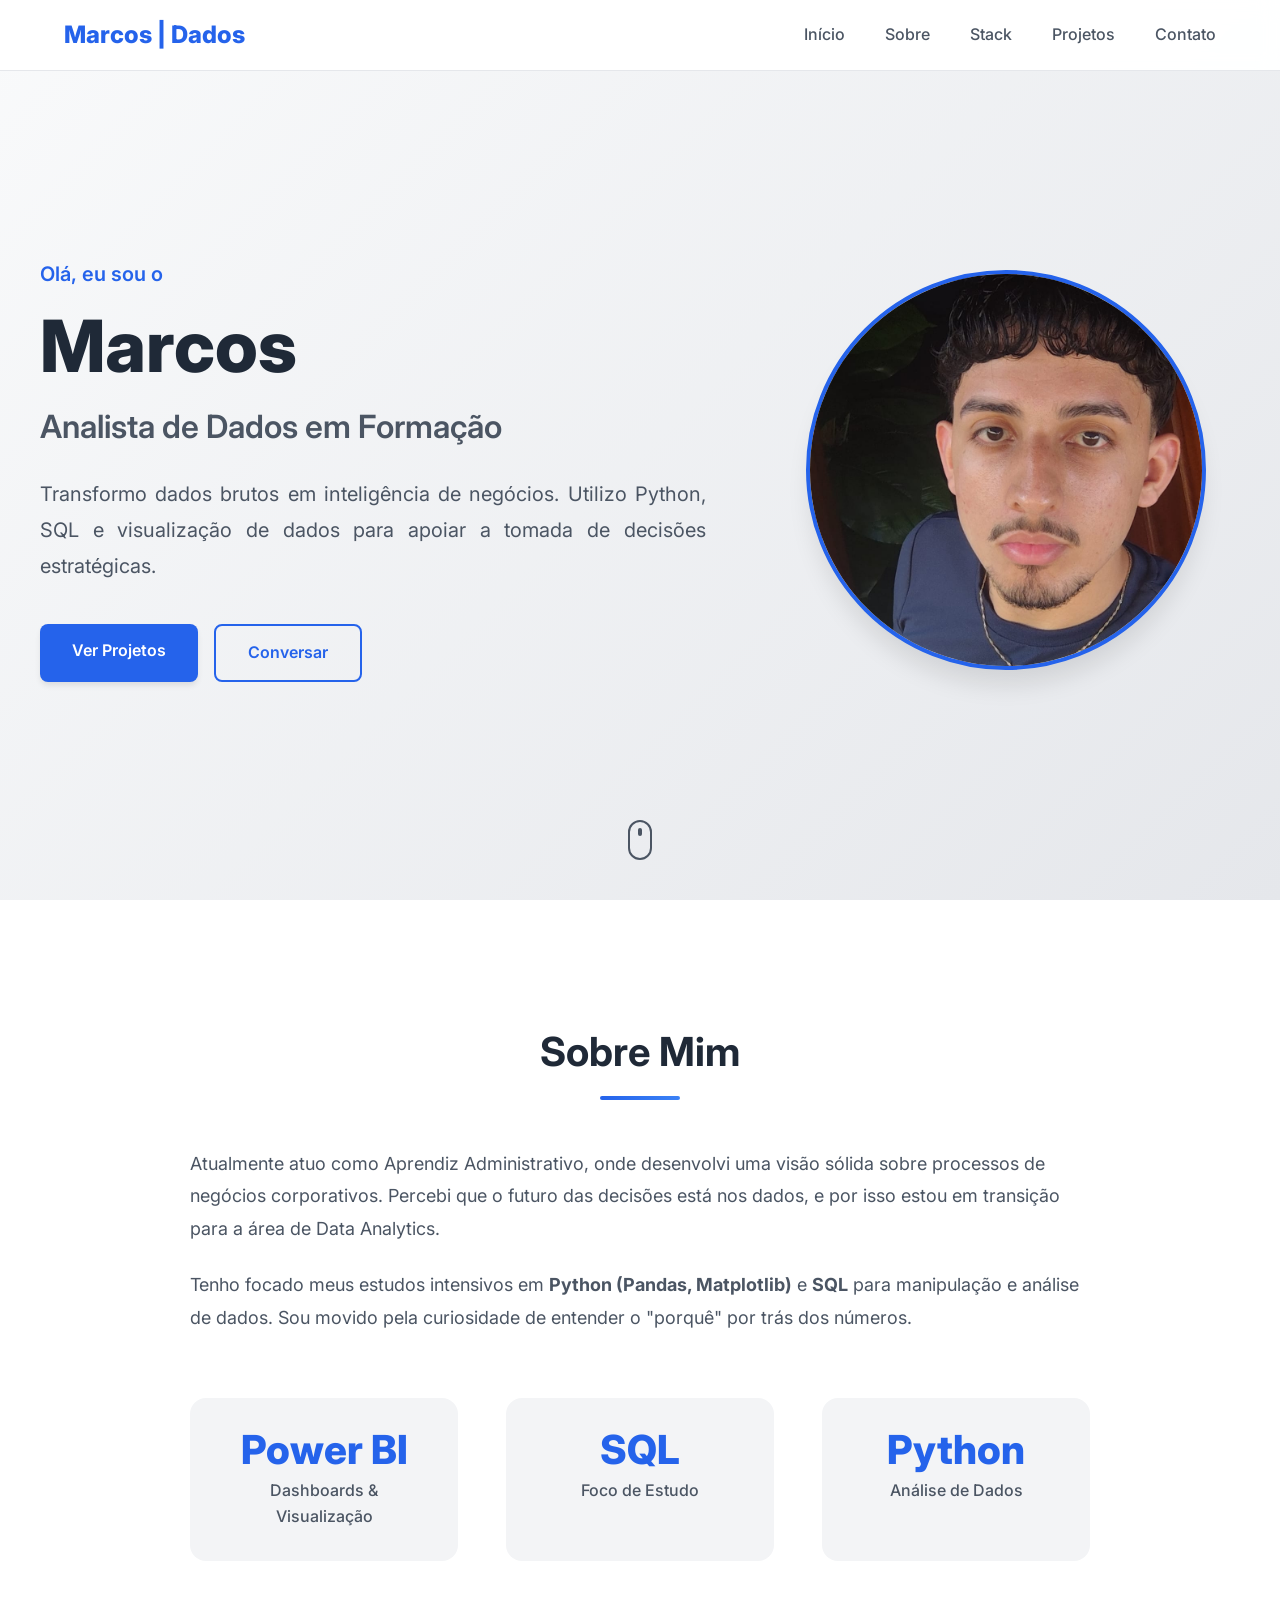
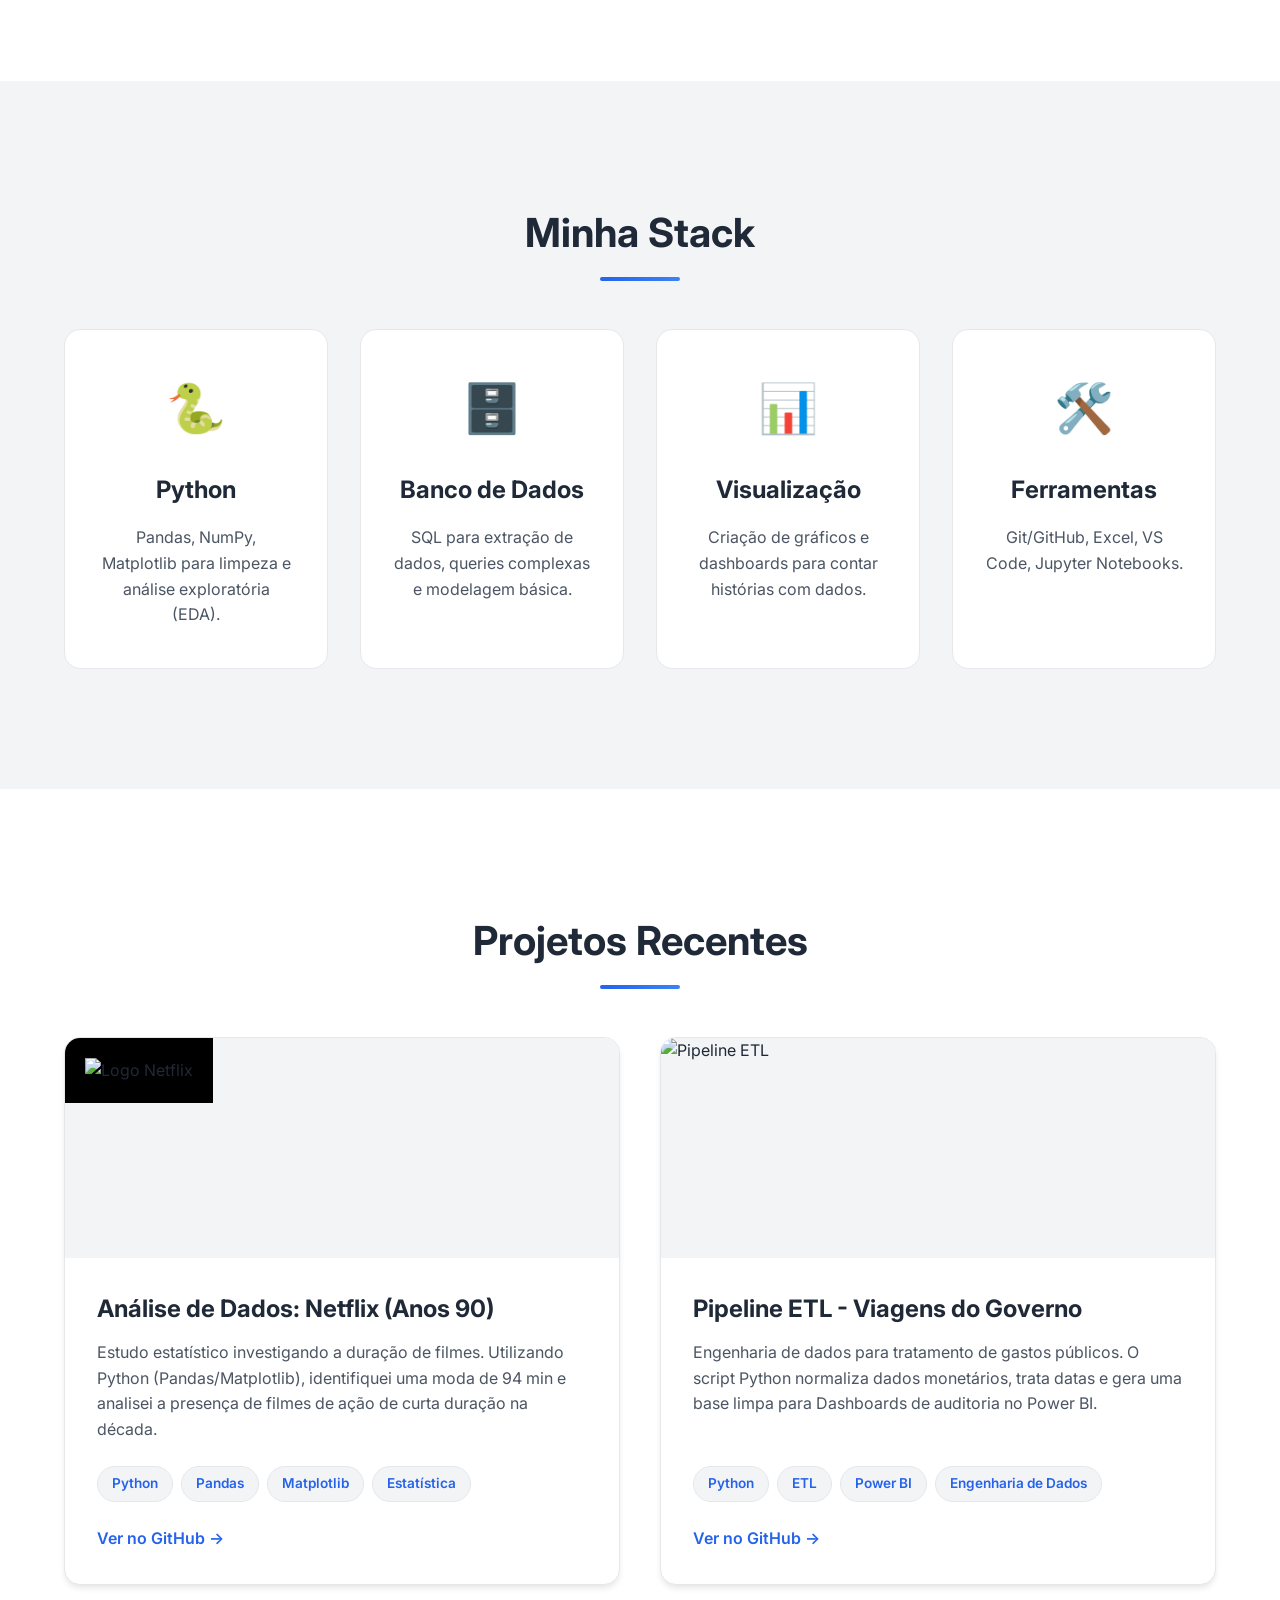
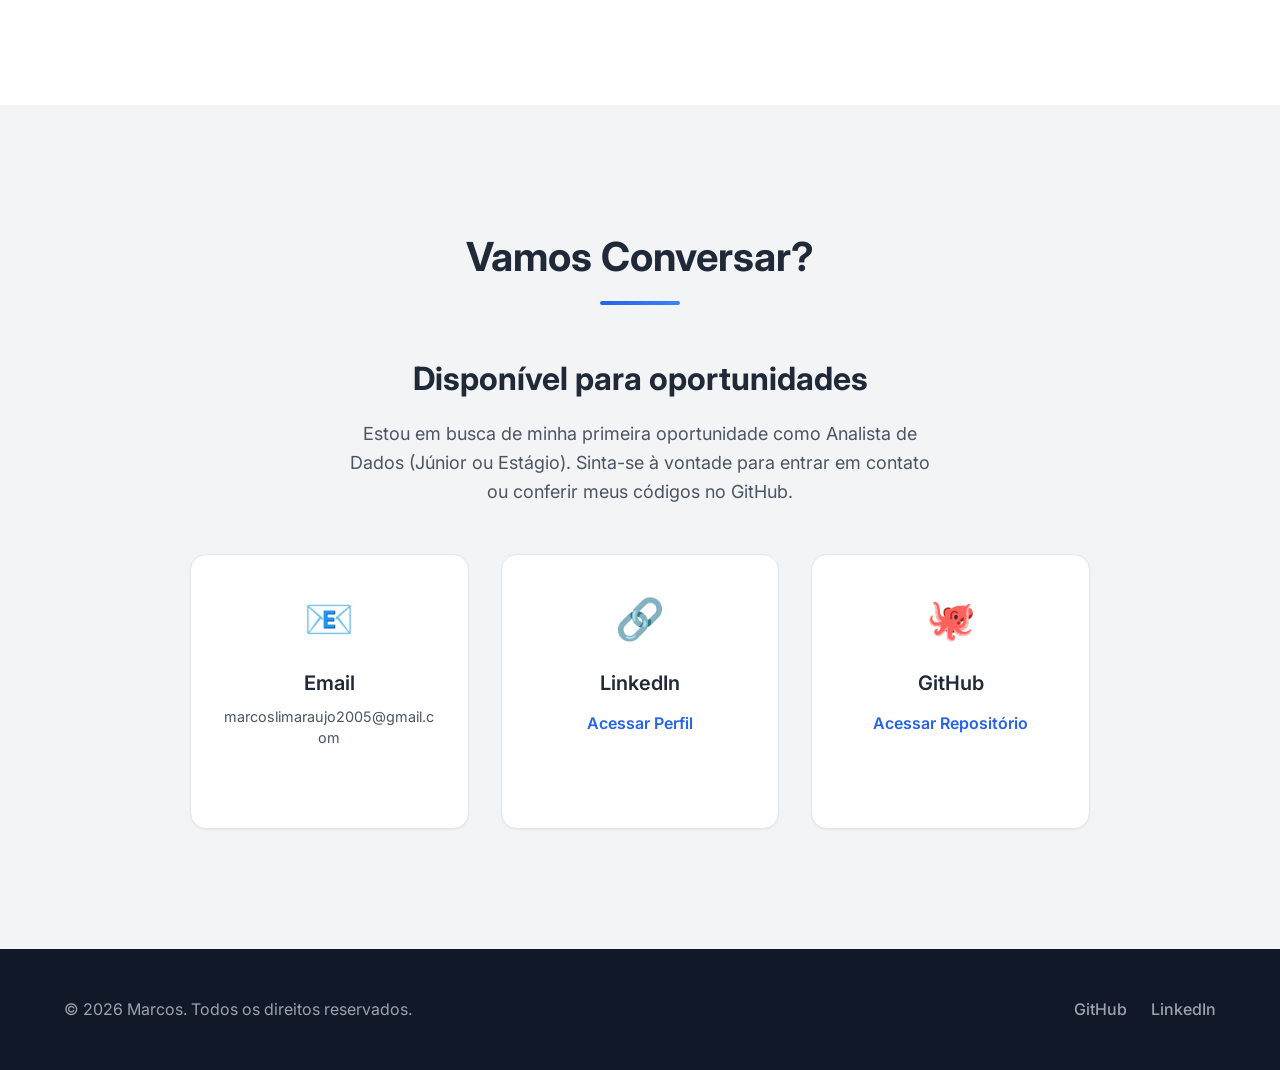
==== commit 74720459: "Inserindo novos projetos" ====
--- a/index.html
+++ b/index.html
@@ -110,7 +110,7 @@
           <div class="skill-card">
             <div class="skill-icon">🛠️</div>
             <h3>Ferramentas</h3>
-            <p>Git/GitHub, Excel Avançado, VS Code, Jupyter Notebooks.</p>
+            <p>Git/GitHub, Excel, VS Code, Jupyter Notebooks.</p>
           </div>
 
         </div>
@@ -124,50 +124,38 @@
           
           <div class="project-card">
             <div class="project-image">
-              <img src="https://images.pexels.com/photos/590022/pexels-photo-590022.jpeg?auto=compress&cs=tinysrgb&w=800" alt="Análise Netflix" />
+              <img src="https://upload.wikimedia.org/wikipedia/commons/thumb/0/08/Netflix_2015_logo.svg/1200px-Netflix_2015_logo.svg.png" alt="Logo Netflix" style="object-fit: contain; padding: 20px; background: #000;" />
             </div>
             <div class="project-content">
-              <h3>Análise de Dados Netflix</h3>
-              <p>Projeto de limpeza e análise exploratória de um dataset da Netflix. Utilizei Pandas para tratar valores nulos e Matplotlib para visualizar a distribuição de conteúdo por país e gênero.</p>
+              <h3>Análise de Dados: Netflix (Anos 90)</h3>
+              <p>Estudo estatístico investigando a duração de filmes. Utilizando Python (Pandas/Matplotlib), identifiquei uma moda de 94 min e analisei a presença de filmes de ação de curta duração na década.</p>
               <div class="project-tags">
                 <span class="tag">Python</span>
                 <span class="tag">Pandas</span>
                 <span class="tag">Matplotlib</span>
-              </div>
-              <a href="#" class="project-link">Ver no GitHub →</a>
+                <span class="tag">Estatística</span>
+              </div>
+              <a href="https://github.com/marcosaraujoCL/netflix-movies-analysis" target="_blank" class="project-link">Ver no GitHub →</a>
             </div>
           </div>
 
           <div class="project-card">
             <div class="project-image">
-              <img src="https://images.pexels.com/photos/669615/pexels-photo-669615.jpeg?auto=compress&cs=tinysrgb&w=800" alt="Análise SQL" />
+              <img src="https://images.pexels.com/photos/5716001/pexels-photo-5716001.jpeg?auto=compress&cs=tinysrgb&w=800" alt="Pipeline ETL" />
             </div>
             <div class="project-content">
-              <h3>Análise de Vendas (SQL)</h3>
-              <p>Consultas SQL para responder perguntas de negócio: produtos mais vendidos, sazonalidade de vendas e performance por vendedor.</p>
+              <h3>Pipeline ETL - Viagens do Governo</h3>
+              <p>Engenharia de dados para tratamento de gastos públicos. O script Python normaliza dados monetários, trata datas e gera uma base limpa para Dashboards de auditoria no Power BI.</p>
               <div class="project-tags">
-                <span class="tag">SQL</span>
-                <span class="tag">Análise de Negócios</span>
-              </div>
-              <a href="#" class="project-link">Ver Queries →</a>
-            </div>
-          </div>
-
-          <div class="project-card">
-            <div class="project-image">
-              <img src="https://images.pexels.com/photos/1779487/pexels-photo-1779487.jpeg?auto=compress&cs=tinysrgb&w=800" alt="Portfólio Web" />
-            </div>
-            <div class="project-content">
-              <h3>Portfólio Web</h3>
-              <p>Desenvolvimento deste site para apresentar projetos. Foco em HTML semântico e CSS responsivo para garantir boa experiência em mobile.</p>
-              <div class="project-tags">
-                <span class="tag">HTML5</span>
-                <span class="tag">CSS3</span>
-                <span class="tag">Git</span>
-              </div>
-              <a href="#" class="project-link">Ver Código →</a>
-            </div>
-          </div>
+                <span class="tag">Python</span>
+                <span class="tag">ETL</span>
+                <span class="tag">Power BI</span>
+                <span class="tag">Engenharia de Dados</span>
+              </div>
+              <a href="https://github.com/marcosaraujoCL/etl-viagens-governo-br" target="_blank" class="project-link">Ver no GitHub →</a>
+            </div>
+          </div>
+
         </div>
       </div>
     </section>
@@ -187,19 +175,19 @@
               <div class="contact-card">
                 <span class="contact-icon">📧</span>
                 <h4>Email</h4>
-                <p>marcoslimaraujo2005@gmail.com</p>
+                <p class="email-text">marcoslimaraujo2005@gmail.com</p>
               </div>
 
               <div class="contact-card">
                 <span class="contact-icon">🔗</span>
                 <h4>LinkedIn</h4>
-                <a href="https://linkedin.com/in/seu-perfil" target="_blank">Acessar Perfil</a>
+                <a href="https://www.linkedin.com/in/marcos-costa-92932932b?utm_source=share&utm_campaign=share_via&utm_content=profile&utm_medium=android_app" target="_blank">Acessar Perfil</a>
               </div>
 
               <div class="contact-card">
                 <span class="contact-icon">🐙</span>
                 <h4>GitHub</h4>
-                <a href="https://github.com/seu-perfil" target="_blank">Acessar Repositório</a>
+                <a href="https://github.com/marcosaraujoCL" target="_blank">Acessar Repositório</a>
               </div>
             </div>
           </div>
@@ -212,8 +200,8 @@
         <div class="footer-content">
           <p>&copy; 2026 Marcos. Todos os direitos reservados.</p>
           <div class="social-links">
-            <a href="#" class="social-link">GitHub</a>
-            <a href="#" class="social-link">LinkedIn</a>
+            <a href="https://github.com/marcosaraujoCL" target="_blank" class="social-link">GitHub</a>
+            <a href="https://www.linkedin.com/in/marcos-costa-92932932b?utm_source=share&utm_campaign=share_via&utm_content=profile&utm_medium=android_app" target="_blank" class="social-link">LinkedIn</a>
           </div>
         </div>
       </div>
--- a/style.css
+++ b/style.css
@@ -146,7 +146,6 @@
   max-width: 1200px;
   width: 100%;
   margin: 0 auto;
-  /* Layout Grid para alinhamento preciso */
   display: grid;
   grid-template-columns: 1.5fr 1fr; 
   align-items: center;
@@ -184,14 +183,13 @@
   animation: fadeInUp 0.6s ease 0.2s backwards;
 }
 
-/* AQUI ESTÁ A MUDANÇA: Texto Justificado */
 .hero-description {
   font-size: 1.25rem;
   line-height: 1.8;
   color: var(--text-secondary);
   margin-bottom: 40px;
   max-width: 95%;
-  text-align: justify; /* Alinhamento justificado */
+  text-align: justify;
   animation: fadeInUp 0.6s ease 0.3s backwards;
 }
 
@@ -210,7 +208,6 @@
   animation: fadeInUp 0.8s ease 0.2s backwards;
 }
 
-/* O estilo do placeholder (Borda Sólida Azul) */
 .hero-placeholder {
   width: 400px;
   height: 400px;
@@ -414,6 +411,8 @@
   display: grid;
   grid-template-columns: repeat(auto-fit, minmax(320px, 1fr));
   gap: 40px;
+  /* Centraliza se houver poucos cards */
+  justify-content: center;
 }
 
 .project-card {
@@ -579,6 +578,14 @@
   font-size: 1rem;
 }
 
+/* Classe para corrigir o Email Longo */
+.email-text {
+  word-break: break-word; /* Quebra palavras longas se necessário */
+  font-size: 0.9rem !important; /* Fonte levemente menor */
+  line-height: 1.4;
+  text-align: center;
+}
+
 .contact-card a {
   color: var(--primary-color);
   font-weight: 600;
@@ -636,7 +643,7 @@
     max-width: 100%;
     margin-left: auto;
     margin-right: auto;
-    text-align: center; /* No celular fica melhor centralizado, mas pode tirar se quiser justificado também */
+    text-align: center; 
   }
 
   .hero-buttons {
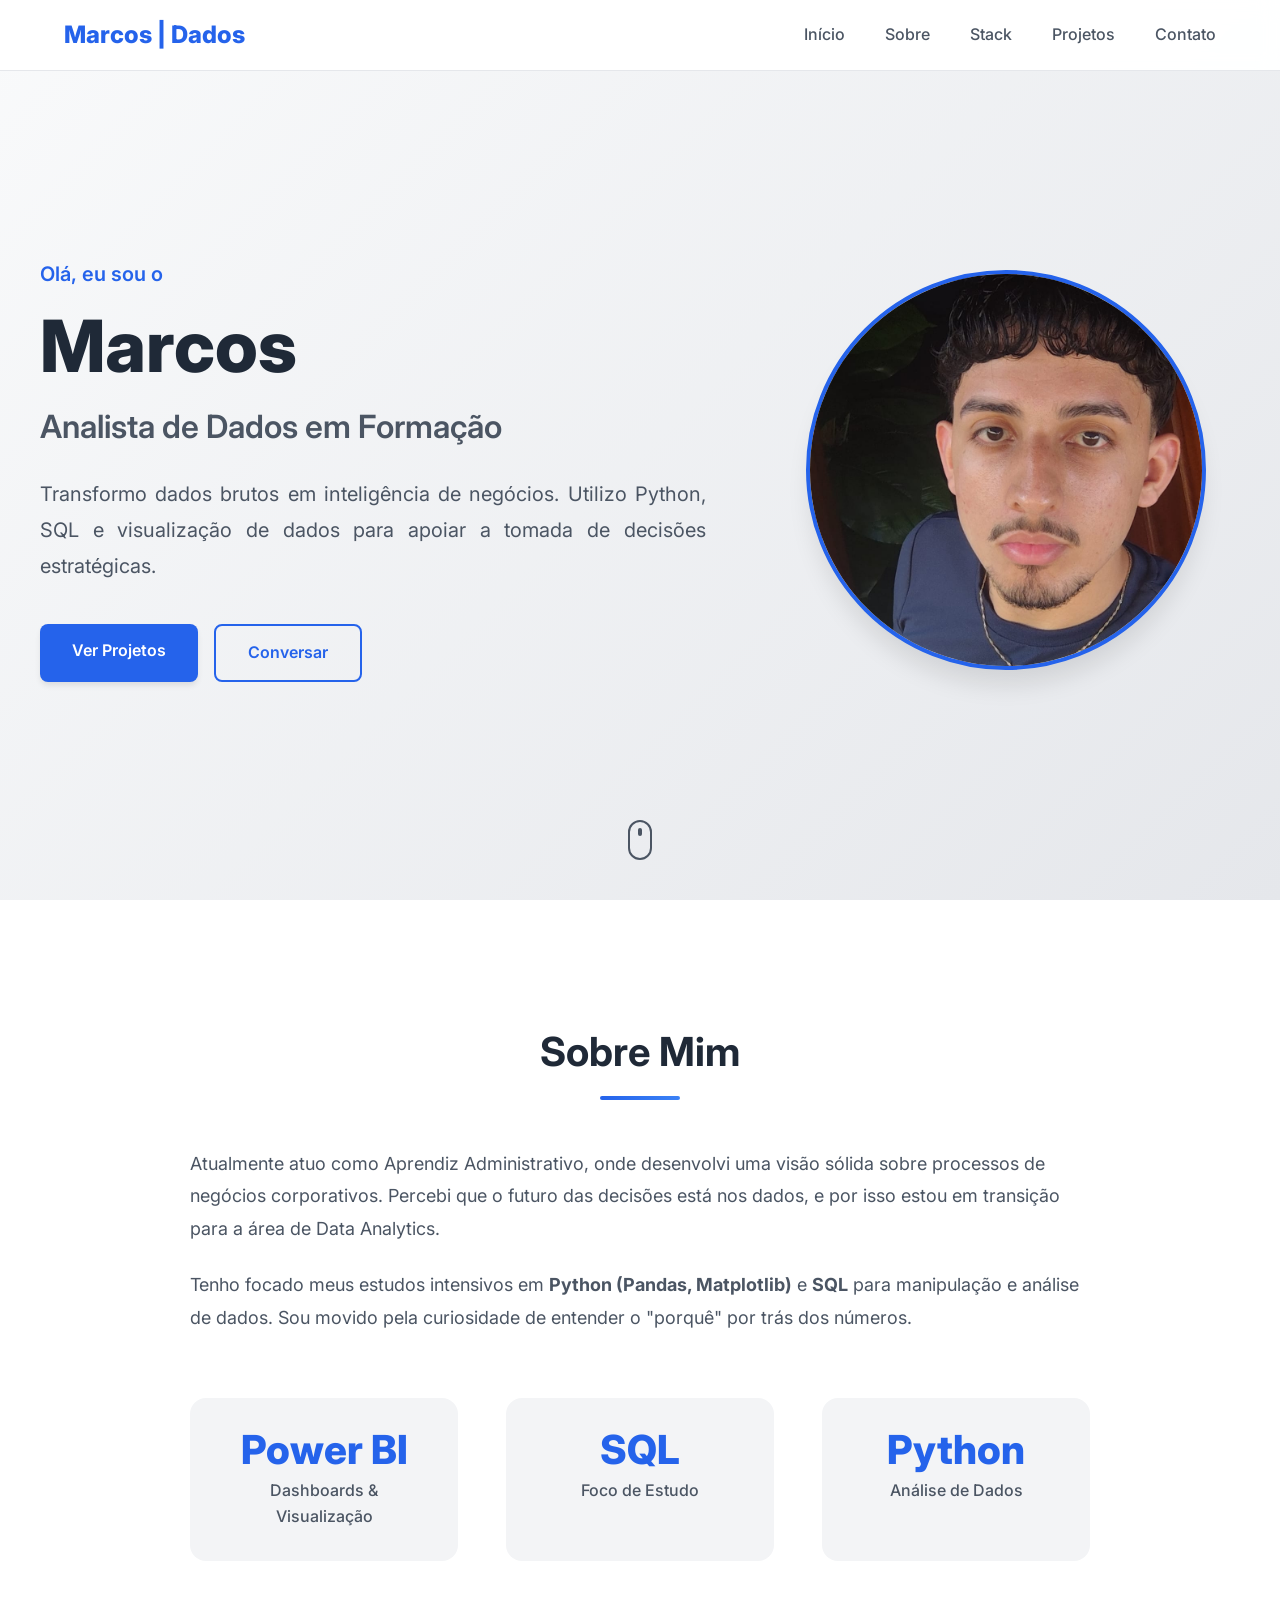
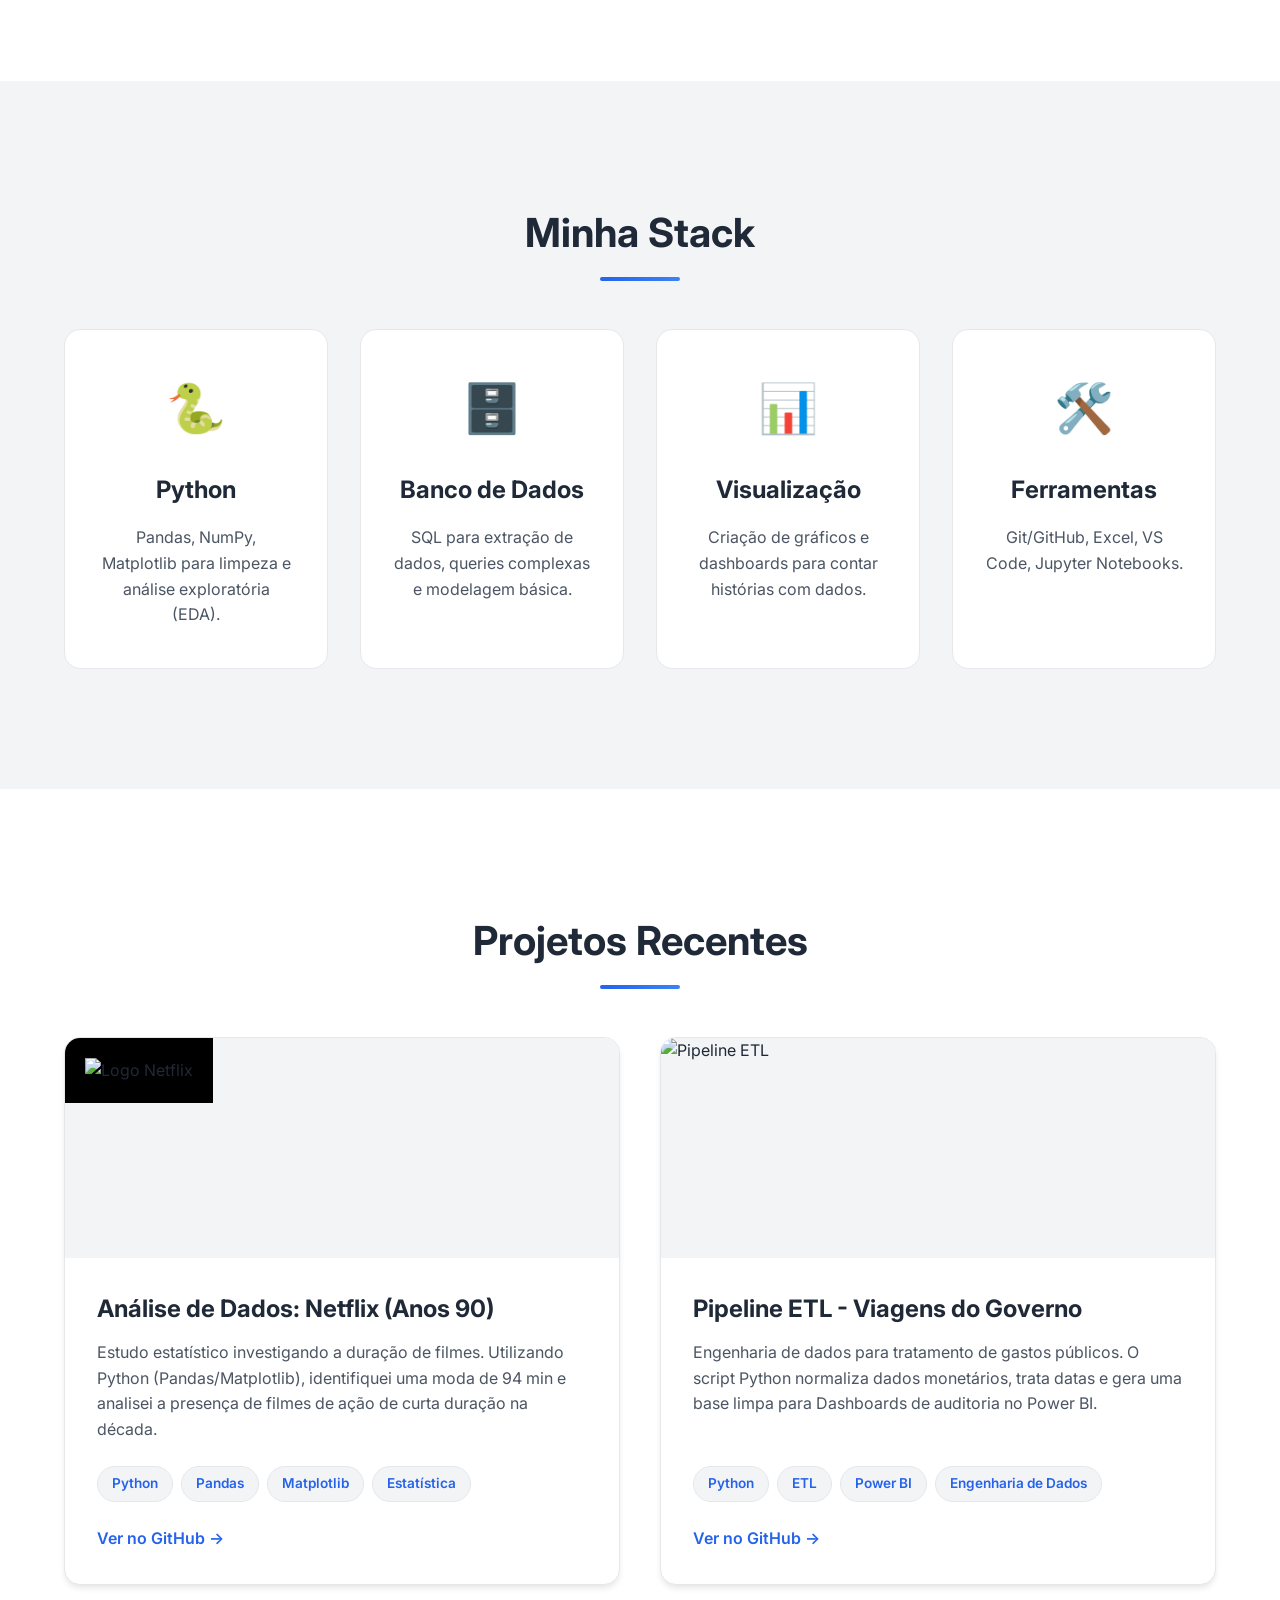
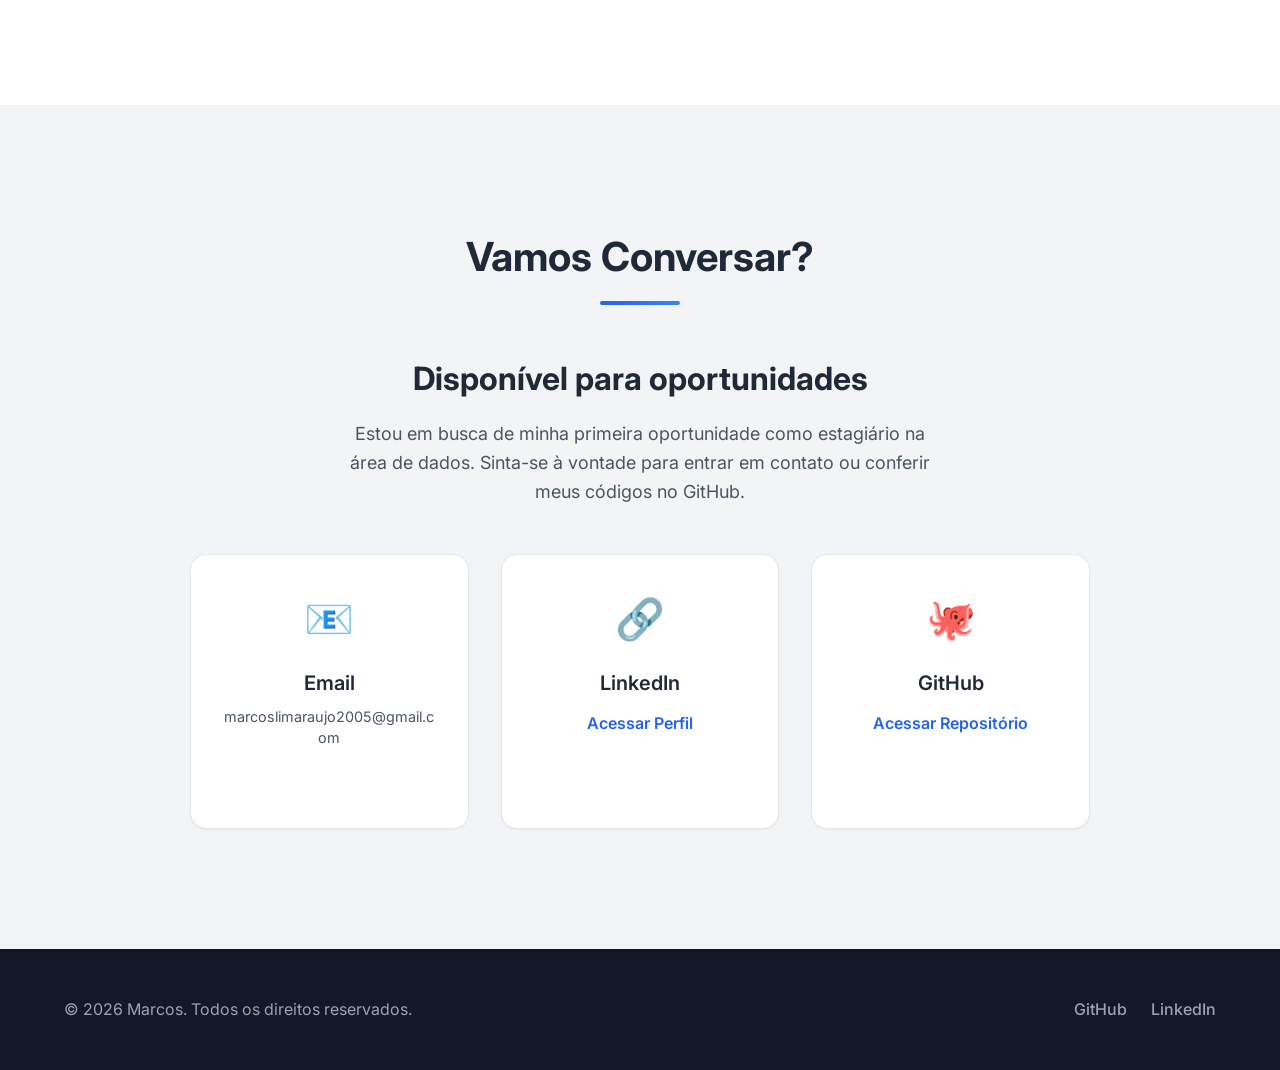
==== commit 17a1f0df: "atualizando informações" ====
--- a/index.html
+++ b/index.html
@@ -167,7 +167,7 @@
           <div class="contact-info-full">
             <h3>Disponível para oportunidades</h3>
             <p>
-              Estou em busca de minha primeira oportunidade como Analista de Dados (Júnior ou Estágio). 
+              Estou em busca de minha primeira oportunidade como estagiário na área de dados. 
               Sinta-se à vontade para entrar em contato ou conferir meus códigos no GitHub.
             </p>
             
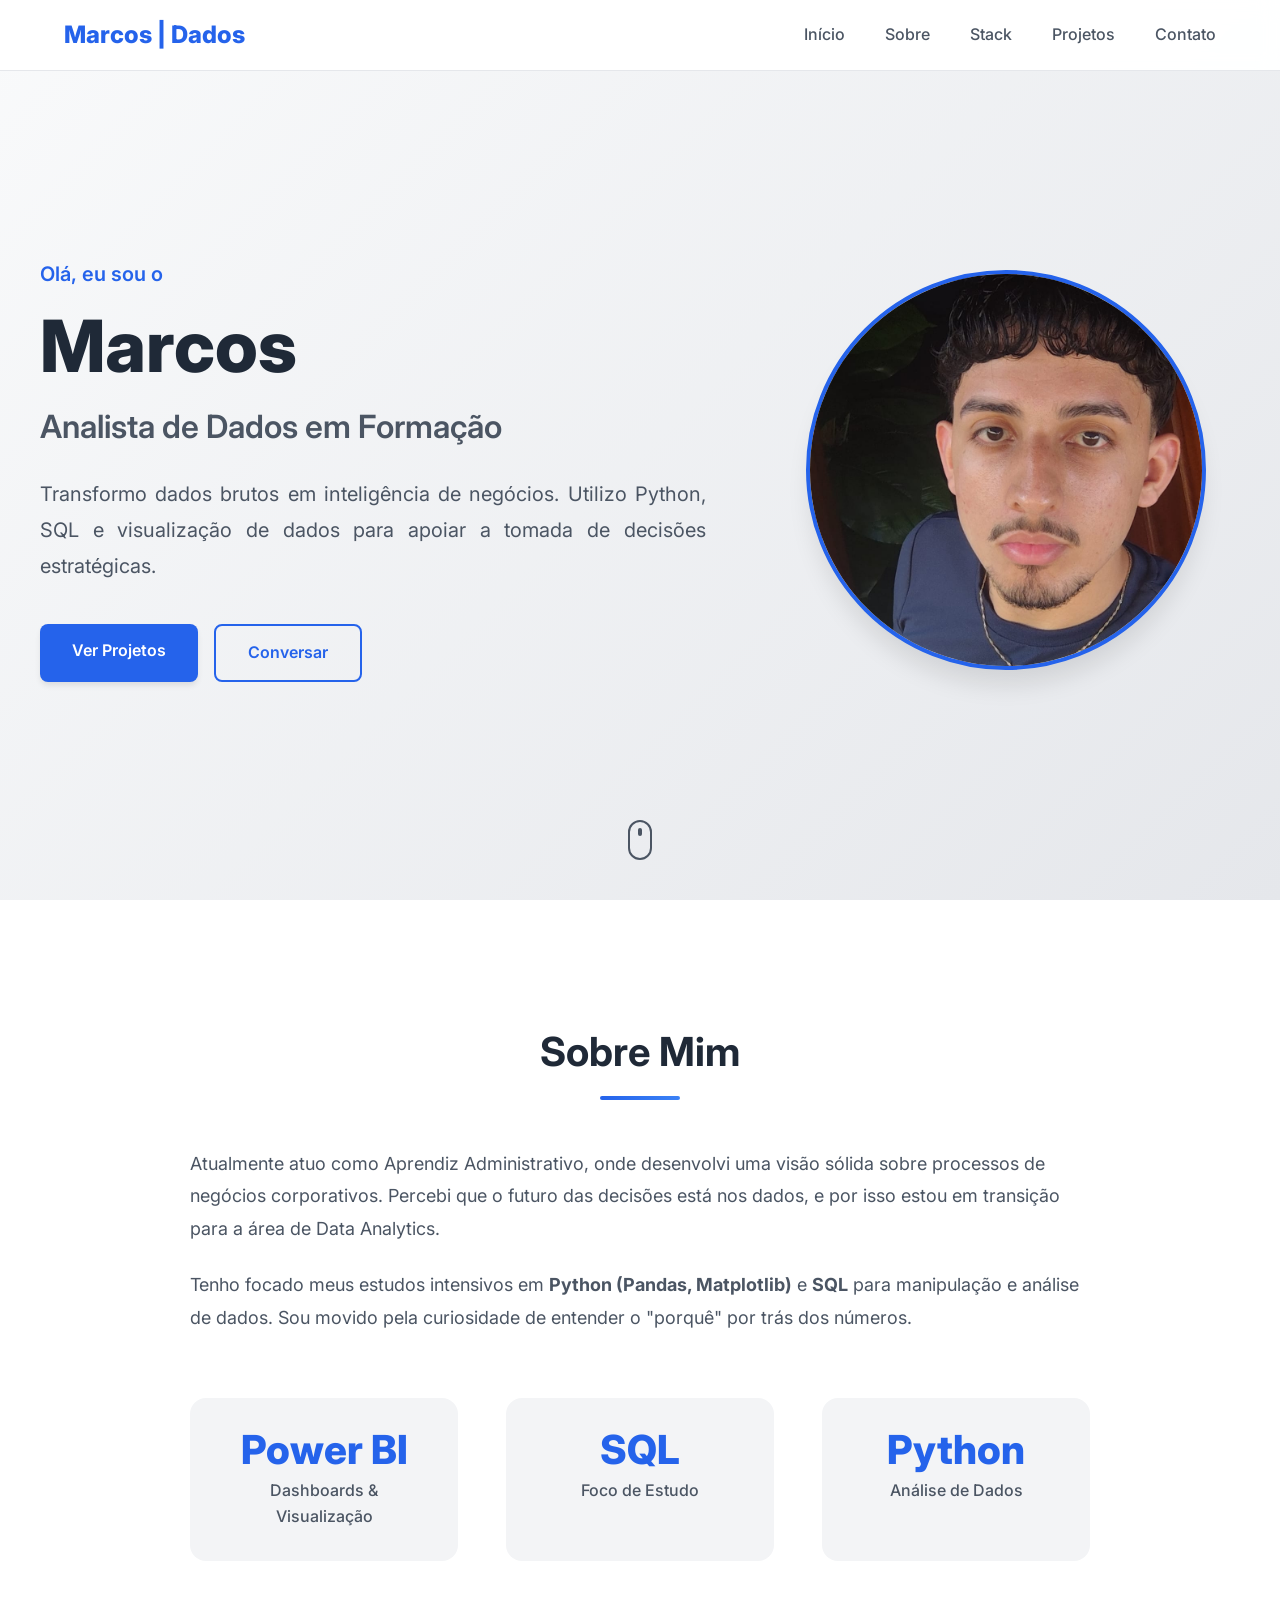
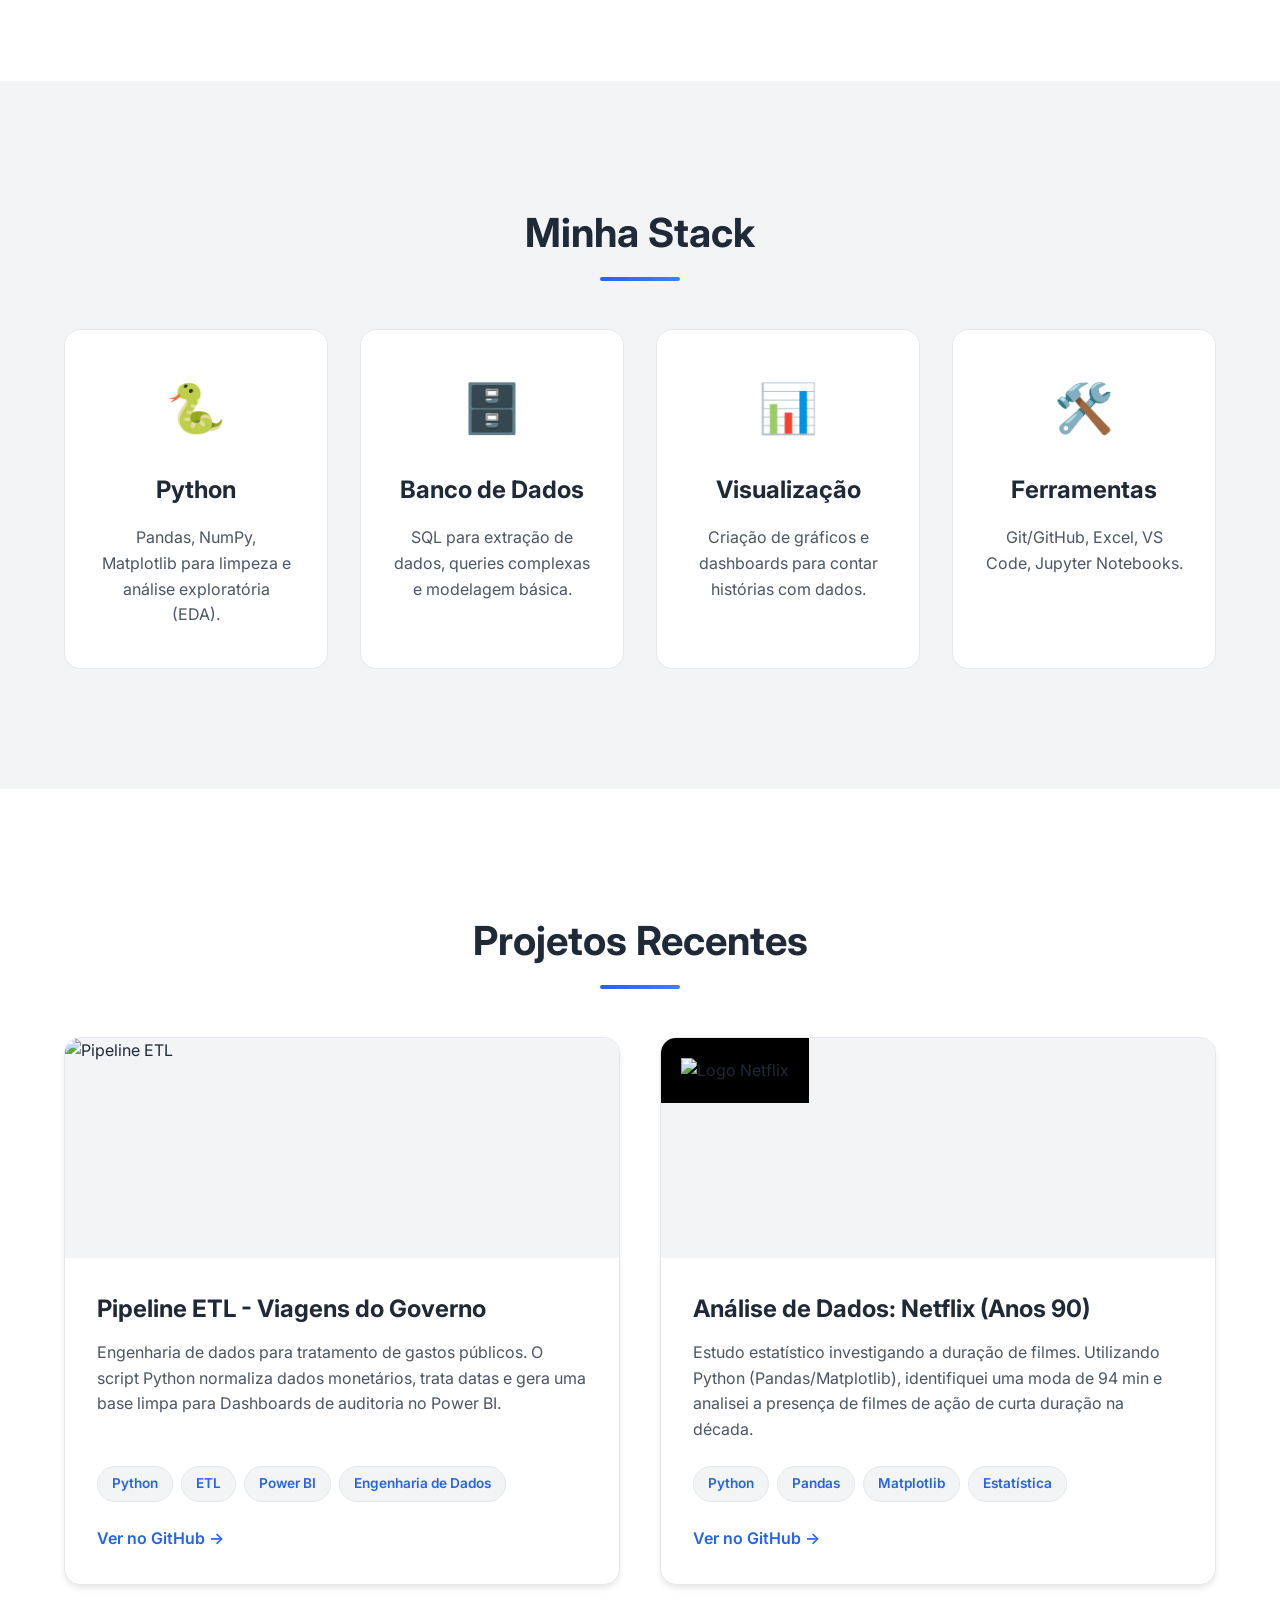
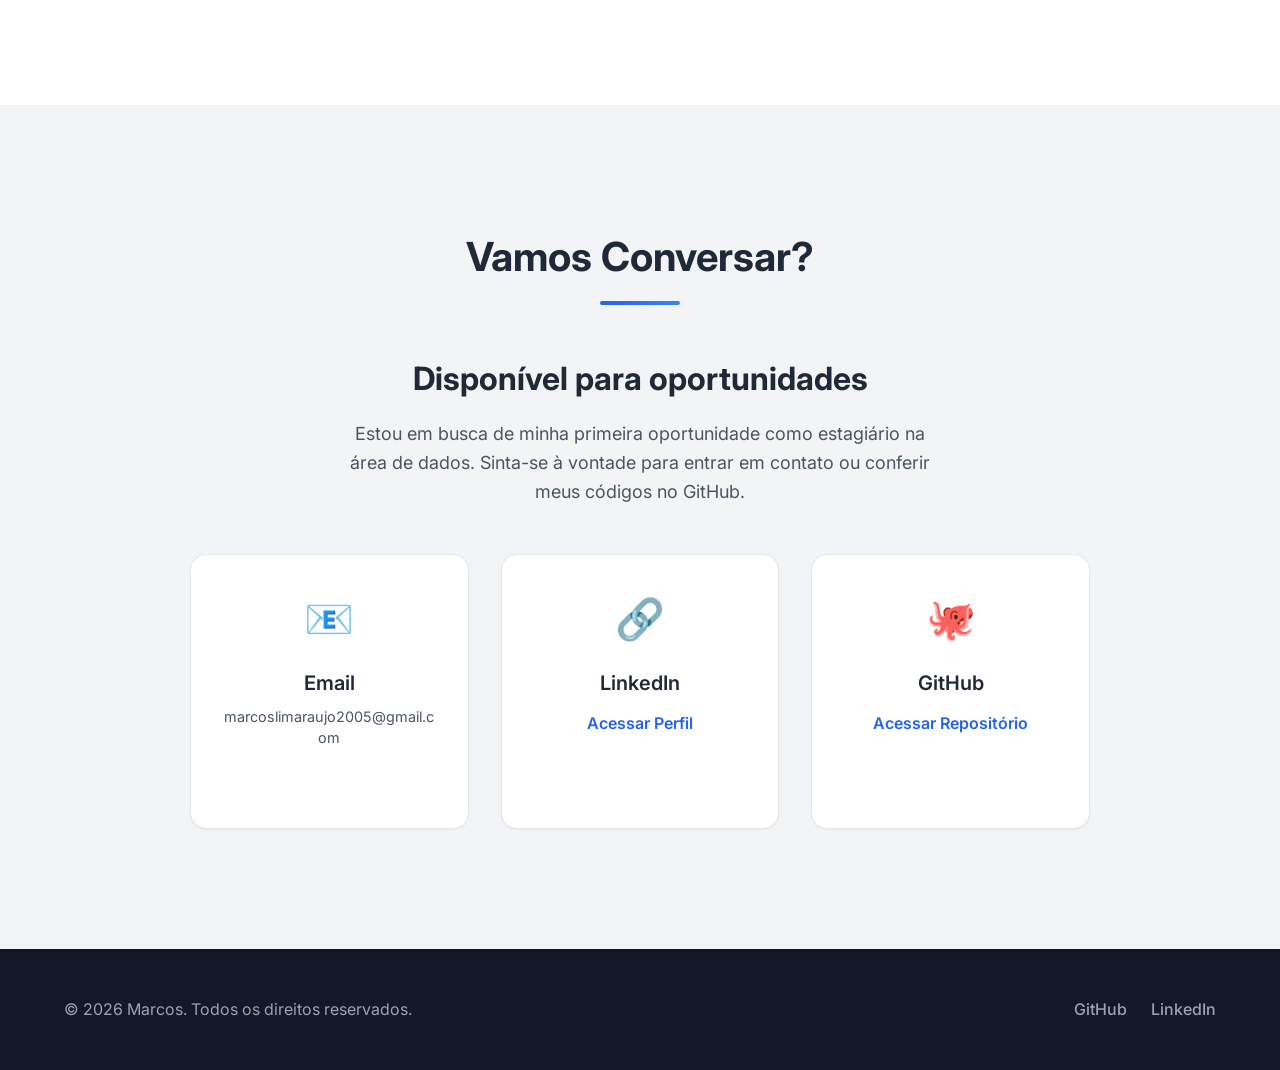
==== commit 1e982246: "alteração na ordem dos projetos" ====
--- a/index.html
+++ b/index.html
@@ -121,6 +121,23 @@
       <div class="container">
         <h2 class="section-title">Projetos Recentes</h2>
         <div class="projects-grid">
+
+          <div class="project-card">
+            <div class="project-image">
+              <img src="https://images.pexels.com/photos/5716001/pexels-photo-5716001.jpeg?auto=compress&cs=tinysrgb&w=800" alt="Pipeline ETL" />
+            </div>
+            <div class="project-content">
+              <h3>Pipeline ETL - Viagens do Governo</h3>
+              <p>Engenharia de dados para tratamento de gastos públicos. O script Python normaliza dados monetários, trata datas e gera uma base limpa para Dashboards de auditoria no Power BI.</p>
+              <div class="project-tags">
+                <span class="tag">Python</span>
+                <span class="tag">ETL</span>
+                <span class="tag">Power BI</span>
+                <span class="tag">Engenharia de Dados</span>
+              </div>
+              <a href="https://github.com/marcosaraujoCL/etl-viagens-governo-br" target="_blank" class="project-link">Ver no GitHub →</a>
+            </div>
+          </div>
           
           <div class="project-card">
             <div class="project-image">
@@ -139,24 +156,8 @@
             </div>
           </div>
 
-          <div class="project-card">
-            <div class="project-image">
-              <img src="https://images.pexels.com/photos/5716001/pexels-photo-5716001.jpeg?auto=compress&cs=tinysrgb&w=800" alt="Pipeline ETL" />
-            </div>
-            <div class="project-content">
-              <h3>Pipeline ETL - Viagens do Governo</h3>
-              <p>Engenharia de dados para tratamento de gastos públicos. O script Python normaliza dados monetários, trata datas e gera uma base limpa para Dashboards de auditoria no Power BI.</p>
-              <div class="project-tags">
-                <span class="tag">Python</span>
-                <span class="tag">ETL</span>
-                <span class="tag">Power BI</span>
-                <span class="tag">Engenharia de Dados</span>
-              </div>
-              <a href="https://github.com/marcosaraujoCL/etl-viagens-governo-br" target="_blank" class="project-link">Ver no GitHub →</a>
-            </div>
-          </div>
-
-        </div>
+        </div>
+        
       </div>
     </section>
 
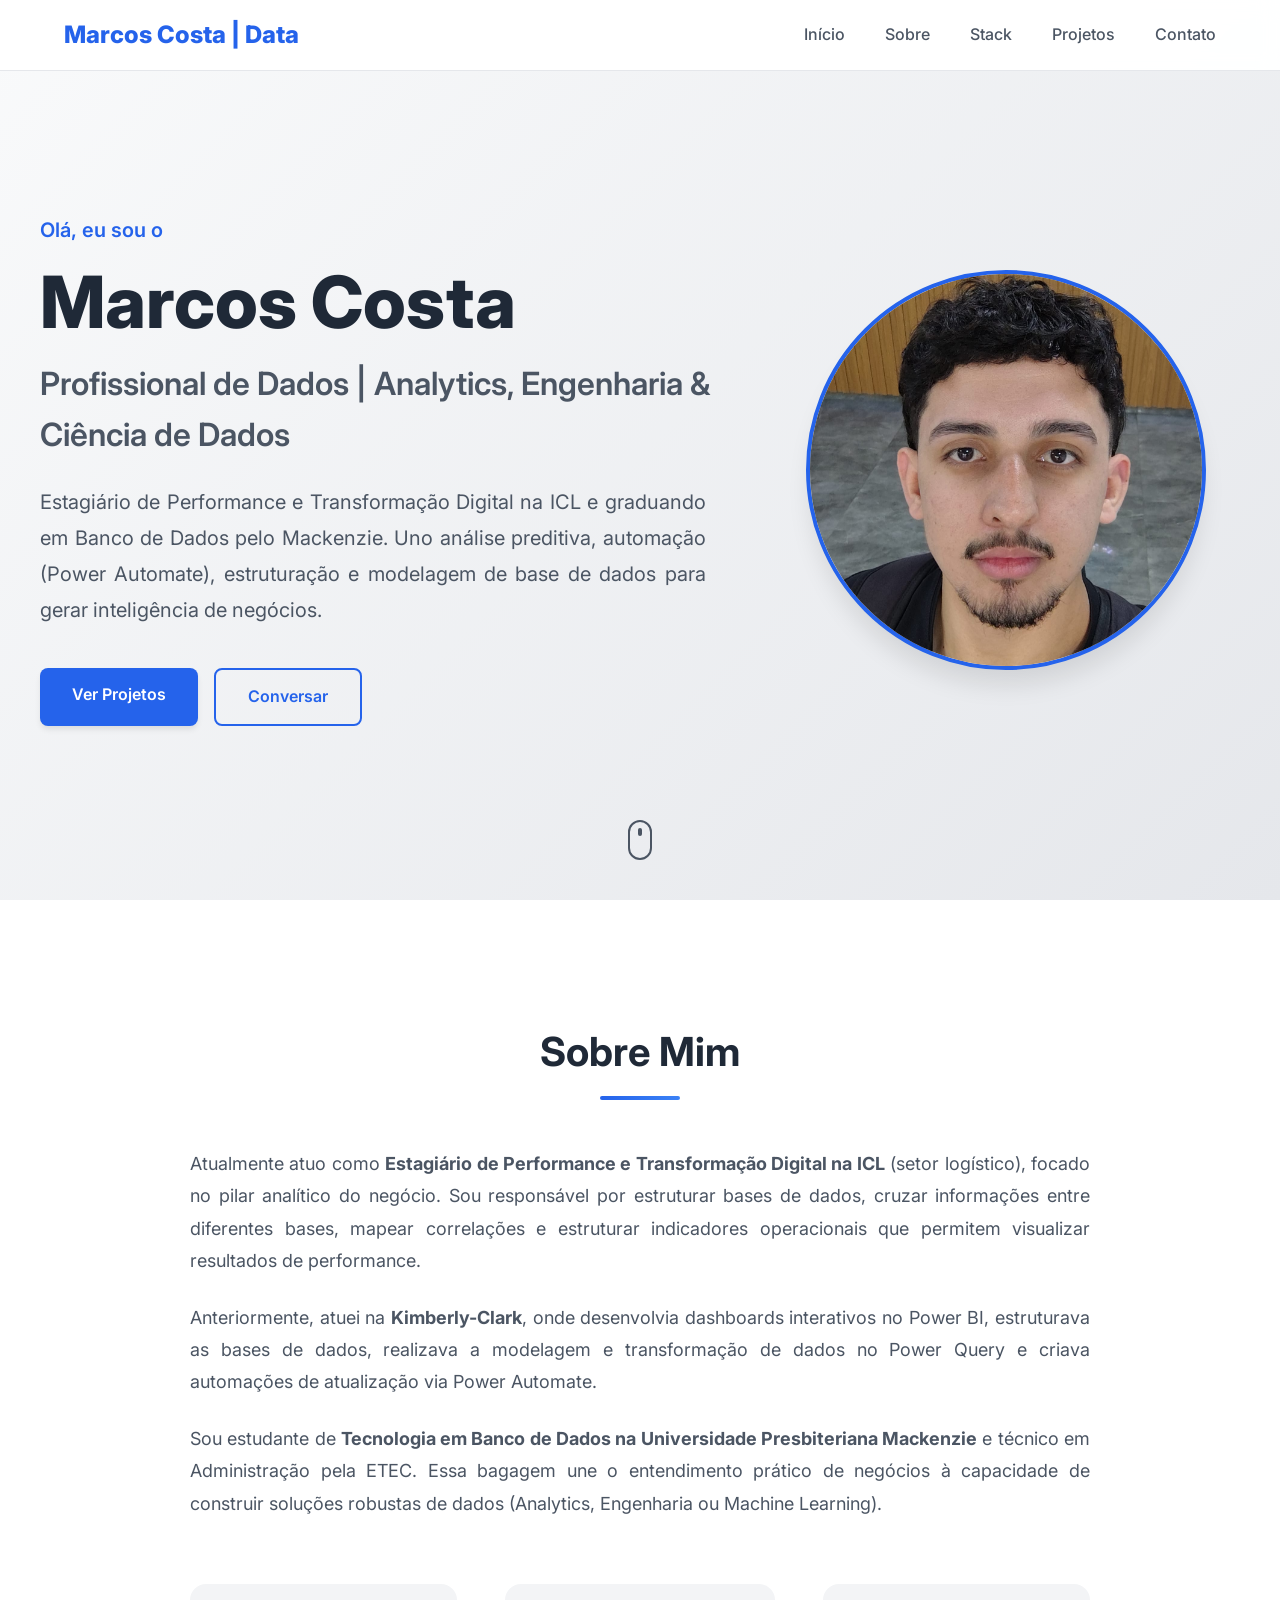
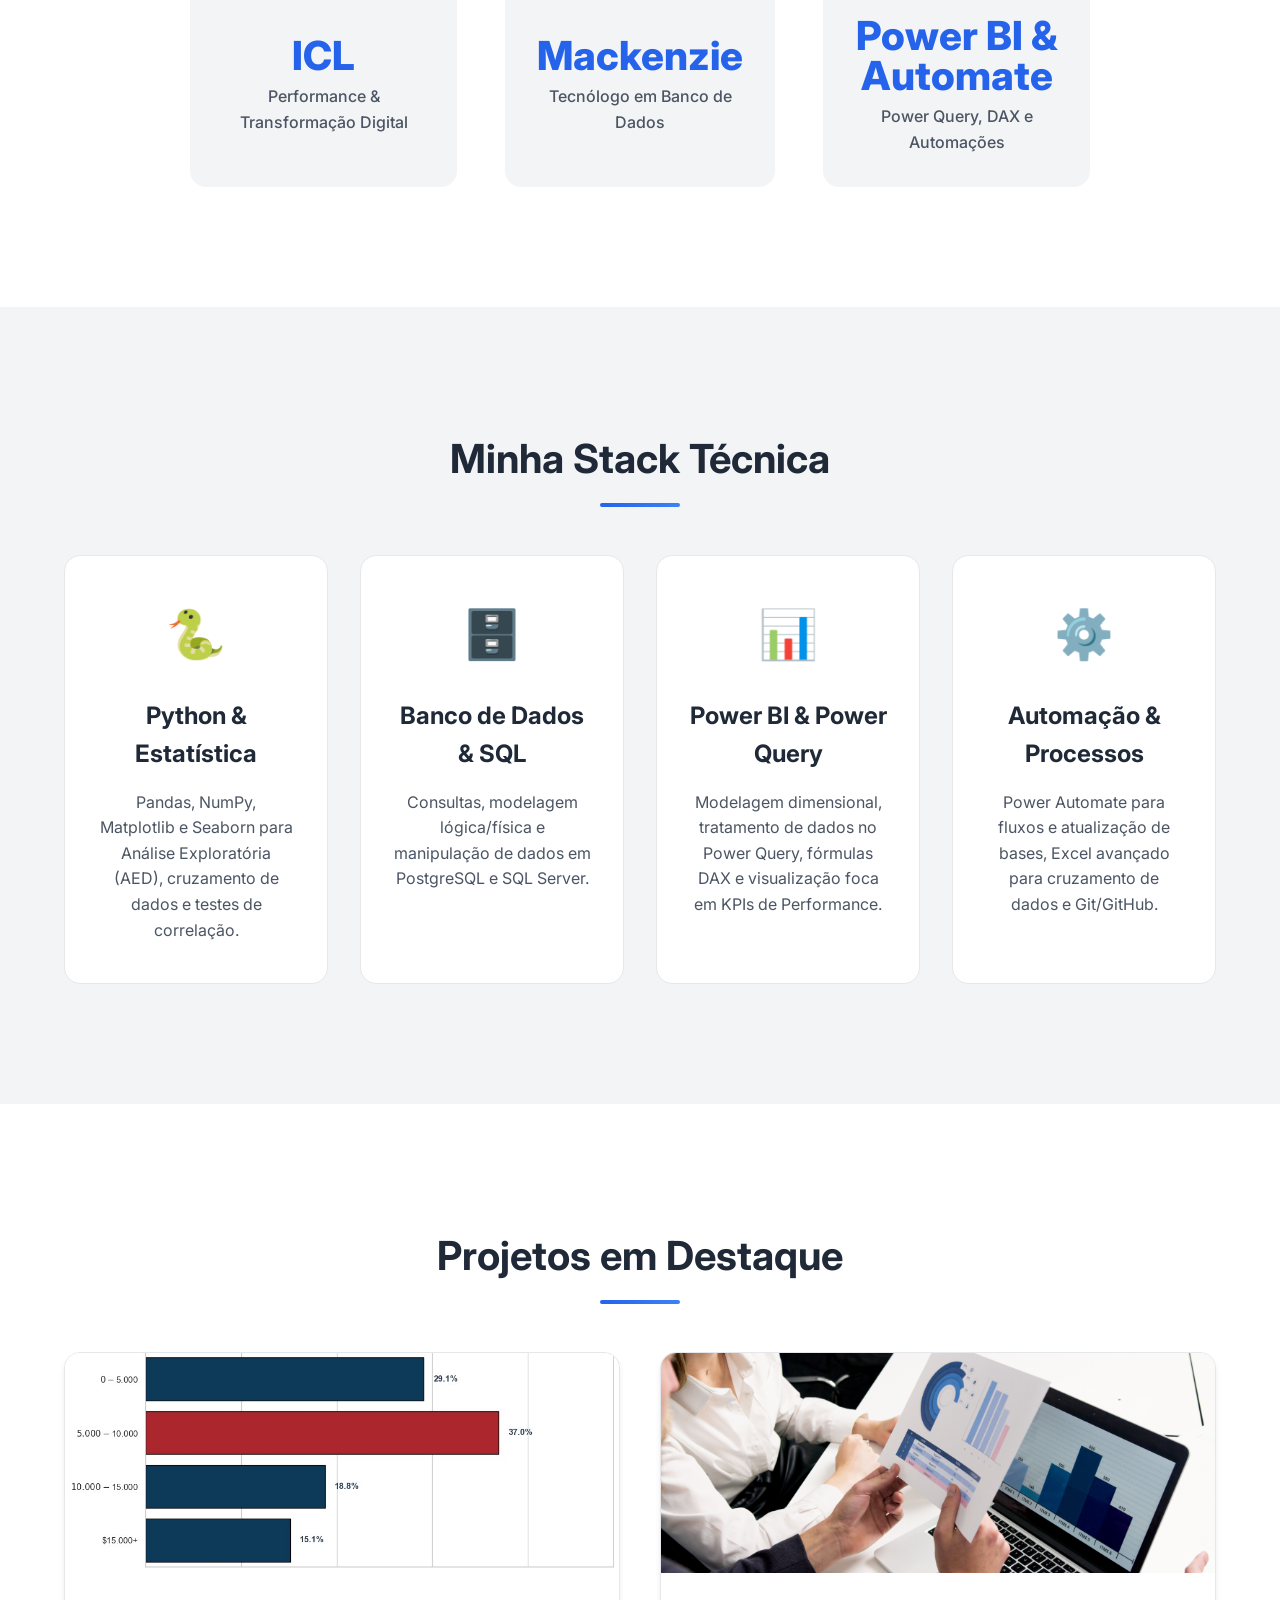
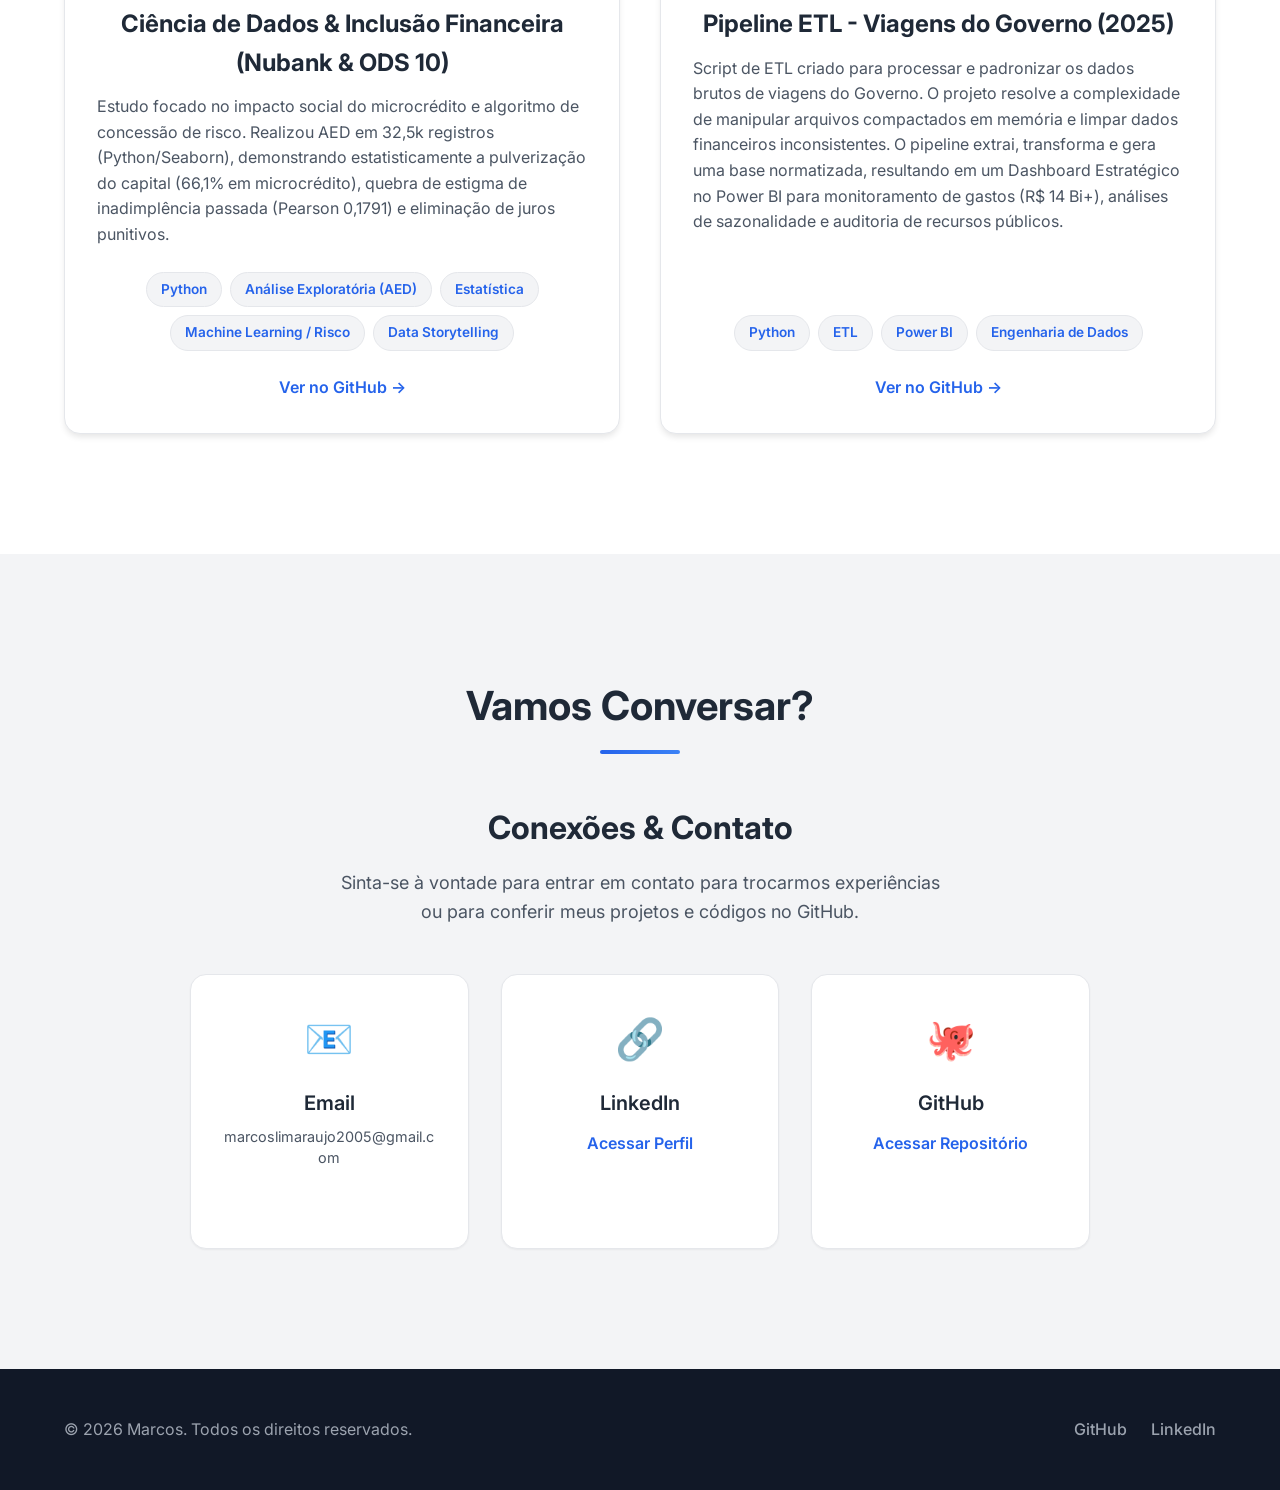
==== commit 96d90762: "Atualização" ====
--- a/index.html
+++ b/index.html
@@ -1,211 +1,200 @@
 <!doctype html>
 <html lang="pt-BR">
-  <head>
-    <meta charset="UTF-8" />
-    <meta name="viewport" content="width=device-width, initial-scale=1.0" />
-    <title>Portfólio de Dados | Marcos</title>
-    <link rel="stylesheet" href="style.css" />
-    <link href="https://fonts.googleapis.com/css2?family=Inter:wght@400;500;600;700;800&display=swap" rel="stylesheet">
-  </head>
-  <body>
-    <nav class="navbar">
-      <div class="nav-container">
-        <a href="#home" class="logo">Marcos | Dados</a>
-        <ul class="nav-menu">
-          <li><a href="#home" class="nav-link">Início</a></li>
-          <li><a href="#about" class="nav-link">Sobre</a></li>
-          <li><a href="#skills" class="nav-link">Stack</a></li>
-          <li><a href="#projects" class="nav-link">Projetos</a></li>
-          <li><a href="#contact" class="nav-link">Contato</a></li>
-        </ul>
-      </div>
-    </nav>
-
-    <section id="home" class="hero">
-      <div class="hero-content">
-        
-        <div class="hero-text">
-          <span class="hero-greeting">Olá, eu sou o</span>
-          <h1 class="hero-name">Marcos</h1>
-          <h2 class="hero-title">Analista de Dados em Formação</h2>
-          <p class="hero-description">
-            Transformo dados brutos em inteligência de negócios. Utilizo Python, SQL e visualização de dados para apoiar a tomada de decisões estratégicas.
-          </p>
-          <div class="hero-buttons">
-            <a href="#projects" class="btn btn-primary">Ver Projetos</a>
-            <a href="#contact" class="btn btn-secondary">Conversar</a>
-          </div>
-        </div>
-
-        <div class="hero-image-container">
-          <div class="hero-placeholder">
-            <span>
-              <img src="img/foto.jpg" alt="Minha foto"/>
-            </span>
-          </div>
-        </div>
-
-      </div>
-      
-      <div class="scroll-indicator">
-        <span></span>
-      </div>
-    </section>
-
-    <section id="about" class="about">
-      <div class="container">
-        <h2 class="section-title">Sobre Mim</h2>
-        <div class="about-content">
-          <div class="about-text">
-            <p>
-              Atualmente atuo como Aprendiz Administrativo, onde desenvolvi uma visão sólida sobre processos de negócios corporativos. Percebi que o futuro das decisões está nos dados, e por isso estou em transição para a área de Data Analytics.
-            </p>
-            <p>
-              Tenho focado meus estudos intensivos em <strong>Python (Pandas, Matplotlib)</strong> e <strong>SQL</strong> para manipulação e análise de dados. Sou movido pela curiosidade de entender o "porquê" por trás dos números.
-            </p>
-            <div class="about-stats">
-              <div class="stat">
-                <span class="stat-number">Power BI</span>
-                <span class="stat-label">Dashboards & Visualização</span>
-              </div>
-
-              <div class="stat">
-                <span class="stat-number">SQL</span>
-                <span class="stat-label">Foco de Estudo</span>
-              </div>
-
-              <div class="stat">
-                <span class="stat-number">Python</span>
-                <span class="stat-label">Análise de Dados</span>
-              </div>
-            </div>
-          </div>
-        </div>
-      </div>
-    </section>
-
-    <section id="skills" class="skills">
-      <div class="container">
-        <h2 class="section-title">Minha Stack</h2>
-        <div class="skills-grid">
-          
-          <div class="skill-card">
-            <div class="skill-icon">🐍</div>
-            <h3>Python</h3>
-            <p>Pandas, NumPy, Matplotlib para limpeza e análise exploratória (EDA).</p>
-          </div>
-
-          <div class="skill-card">
-            <div class="skill-icon">🗄️</div>
-            <h3>Banco de Dados</h3>
-            <p>SQL para extração de dados, queries complexas e modelagem básica.</p>
-          </div>
-
-          <div class="skill-card">
-            <div class="skill-icon">📊</div>
-            <h3>Visualização</h3>
-            <p>Criação de gráficos e dashboards para contar histórias com dados.</p>
-          </div>
-
-          <div class="skill-card">
-            <div class="skill-icon">🛠️</div>
-            <h3>Ferramentas</h3>
-            <p>Git/GitHub, Excel, VS Code, Jupyter Notebooks.</p>
-          </div>
-
-        </div>
-      </div>
-    </section>
-
-    <section id="projects" class="projects">
-      <div class="container">
-        <h2 class="section-title">Projetos Recentes</h2>
-        <div class="projects-grid">
-
-          <div class="project-card">
-            <div class="project-image">
-              <img src="https://images.pexels.com/photos/5716001/pexels-photo-5716001.jpeg?auto=compress&cs=tinysrgb&w=800" alt="Pipeline ETL" />
-            </div>
-            <div class="project-content">
-              <h3>Pipeline ETL - Viagens do Governo</h3>
-              <p>Engenharia de dados para tratamento de gastos públicos. O script Python normaliza dados monetários, trata datas e gera uma base limpa para Dashboards de auditoria no Power BI.</p>
-              <div class="project-tags">
-                <span class="tag">Python</span>
-                <span class="tag">ETL</span>
-                <span class="tag">Power BI</span>
-                <span class="tag">Engenharia de Dados</span>
-              </div>
-              <a href="https://github.com/marcosaraujoCL/etl-viagens-governo-br" target="_blank" class="project-link">Ver no GitHub →</a>
-            </div>
-          </div>
-          
-          <div class="project-card">
-            <div class="project-image">
-              <img src="https://upload.wikimedia.org/wikipedia/commons/thumb/0/08/Netflix_2015_logo.svg/1200px-Netflix_2015_logo.svg.png" alt="Logo Netflix" style="object-fit: contain; padding: 20px; background: #000;" />
-            </div>
-            <div class="project-content">
-              <h3>Análise de Dados: Netflix (Anos 90)</h3>
-              <p>Estudo estatístico investigando a duração de filmes. Utilizando Python (Pandas/Matplotlib), identifiquei uma moda de 94 min e analisei a presença de filmes de ação de curta duração na década.</p>
-              <div class="project-tags">
-                <span class="tag">Python</span>
-                <span class="tag">Pandas</span>
-                <span class="tag">Matplotlib</span>
-                <span class="tag">Estatística</span>
-              </div>
-              <a href="https://github.com/marcosaraujoCL/netflix-movies-analysis" target="_blank" class="project-link">Ver no GitHub →</a>
-            </div>
-          </div>
-
-        </div>
-        
-      </div>
-    </section>
-
-    <section id="contact" class="contact">
-      <div class="container">
-        <h2 class="section-title">Vamos Conversar?</h2>
-        <div class="contact-content-centered">
-          <div class="contact-info-full">
-            <h3>Disponível para oportunidades</h3>
-            <p>
-              Estou em busca de minha primeira oportunidade como estagiário na área de dados. 
-              Sinta-se à vontade para entrar em contato ou conferir meus códigos no GitHub.
-            </p>
-            
-            <div class="contact-methods-row">
-              <div class="contact-card">
-                <span class="contact-icon">📧</span>
-                <h4>Email</h4>
-                <p class="email-text">marcoslimaraujo2005@gmail.com</p>
-              </div>
-
-              <div class="contact-card">
-                <span class="contact-icon">🔗</span>
-                <h4>LinkedIn</h4>
-                <a href="https://www.linkedin.com/in/marcos-costa-92932932b?utm_source=share&utm_campaign=share_via&utm_content=profile&utm_medium=android_app" target="_blank">Acessar Perfil</a>
-              </div>
-
-              <div class="contact-card">
-                <span class="contact-icon">🐙</span>
-                <h4>GitHub</h4>
-                <a href="https://github.com/marcosaraujoCL" target="_blank">Acessar Repositório</a>
-              </div>
-            </div>
-          </div>
-        </div>
-      </div>
-    </section>
-
-    <footer class="footer">
-      <div class="container">
-        <div class="footer-content">
-          <p>&copy; 2026 Marcos. Todos os direitos reservados.</p>
-          <div class="social-links">
-            <a href="https://github.com/marcosaraujoCL" target="_blank" class="social-link">GitHub</a>
-            <a href="https://www.linkedin.com/in/marcos-costa-92932932b?utm_source=share&utm_campaign=share_via&utm_content=profile&utm_medium=android_app" target="_blank" class="social-link">LinkedIn</a>
-          </div>
-        </div>
-      </div>
-    </footer>
-  </body>
+<head>
+  <meta charset="UTF-8" />
+  <meta name="viewport" content="width=device-width, initial-scale=1.0" />
+  <title>Portfólio de Dados | Marcos Costa</title>
+  <link rel="stylesheet" href="style.css" />
+  <link href="https://fonts.googleapis.com/css2?family=Inter:wght@400;500;600;700;800&display=swap" rel="stylesheet">
+</head>
+<body>
+  <nav class="navbar">
+    <div class="nav-container">
+      <a href="#home" class="logo">Marcos Costa | Data</a>
+      <ul class="nav-menu">
+        <li><a href="#home" class="nav-link">Início</a></li>
+        <li><a href="#about" class="nav-link">Sobre</a></li>
+        <li><a href="#skills" class="nav-link">Stack</a></li>
+        <li><a href="#projects" class="nav-link">Projetos</a></li>
+        <li><a href="#contact" class="nav-link">Contato</a></li>
+      </ul>
+    </div>
+  </nav>
+
+  <section id="home" class="hero">
+    <div class="hero-content">
+      <div class="hero-text">
+        <span class="hero-greeting">Olá, eu sou o</span>
+        <h1 class="hero-name">Marcos Costa</h1>
+        <h2 class="hero-title">Profissional de Dados | Analytics, Engenharia & Ciência de Dados</h2>
+        <p class="hero-description">
+          Estagiário de Performance e Transformação Digital na ICL e graduando em Banco de Dados pelo Mackenzie. Uno análise preditiva, automação (Power Automate), estruturação e modelagem de base de dados para gerar inteligência de negócios.
+        </p>
+        <div class="hero-buttons">
+          <a href="#projects" class="btn btn-primary">Ver Projetos</a>
+          <a href="#contact" class="btn btn-secondary">Conversar</a>
+        </div>
+      </div>
+
+      <div class="hero-image-container">
+        <div class="hero-placeholder">
+          <span>
+            <img src="img/foto.jpg" alt="Foto de Marcos Costa"/>
+          </span>
+        </div>
+      </div>
+    </div>
+    
+    <div class="scroll-indicator">
+      <span></span>
+    </div>
+  </section>
+
+  <section id="about" class="about">
+    <div class="container">
+      <h2 class="section-title">Sobre Mim</h2>
+      <div class="about-content">
+        <div class="about-text">
+          <p>
+            Atualmente atuo como <strong>Estagiário de Performance e Transformação Digital na ICL</strong> (setor logístico), focado no pilar analítico do negócio. Sou responsável por estruturar bases de dados, cruzar informações entre diferentes bases, mapear correlações e estruturar indicadores operacionais que permitem visualizar resultados de performance.
+          </p>
+          <p>
+            Anteriormente, atuei na <strong>Kimberly-Clark</strong>, onde desenvolvia dashboards interativos no Power BI, estruturava as bases de dados, realizava a modelagem e transformação de dados no Power Query e criava automações de atualização via Power Automate.
+          </p>
+          <p>
+            Sou estudante de <strong>Tecnologia em Banco de Dados na Universidade Presbiteriana Mackenzie</strong> e técnico em Administração pela ETEC. Essa bagagem une o entendimento prático de negócios à capacidade de construir soluções robustas de dados (Analytics, Engenharia ou Machine Learning).
+          </p>
+
+          <div class="about-stats">
+            <div class="stat">
+              <span class="stat-number">ICL</span>
+              <span class="stat-label">Performance & Transformação Digital</span>
+            </div>
+            <div class="stat">
+              <span class="stat-number">Mackenzie</span>
+              <span class="stat-label">Tecnólogo em Banco de Dados</span>
+            </div>
+            <div class="stat">
+              <span class="stat-number">Power BI & Automate</span>
+              <span class="stat-label">Power Query, DAX e Automações</span>
+            </div>
+          </div>
+        </div>
+      </div>
+    </div>
+  </section>
+
+  <section id="skills" class="skills">
+    <div class="container">
+      <h2 class="section-title">Minha Stack Técnica</h2>
+      <div class="skills-grid">
+        <div class="skill-card">
+          <div class="skill-icon">🐍</div>
+          <h3>Python & Estatística</h3>
+          <p>Pandas, NumPy, Matplotlib e Seaborn para Análise Exploratória (AED), cruzamento de dados e testes de correlação.</p>
+        </div>
+        <div class="skill-card">
+          <div class="skill-icon">🗄️</div>
+          <h3>Banco de Dados & SQL</h3>
+          <p>Consultas, modelagem lógica/física e manipulação de dados em PostgreSQL e SQL Server.</p>
+        </div>
+        <div class="skill-card">
+          <div class="skill-icon">📊</div>
+          <h3>Power BI & Power Query</h3>
+          <p>Modelagem dimensional, tratamento de dados no Power Query, fórmulas DAX e visualização foca em KPIs de Performance.</p>
+        </div>
+        <div class="skill-card">
+          <div class="skill-icon">⚙️</div>
+          <h3>Automação & Processos</h3>
+          <p>Power Automate para fluxos e atualização de bases, Excel avançado para cruzamento de dados e Git/GitHub.</p>
+        </div>
+      </div>
+    </div>
+  </section>
+
+  <section id="projects" class="projects">
+    <div class="container">
+      <h2 class="section-title">Projetos em Destaque</h2>
+      <div class="projects-grid">
+        <div class="project-card">
+          <div class="project-image">
+            <img src="img/AED.jpg" alt="Análise de Dados e Inclusão Financeira - Nubank" />
+          </div>
+          <div class="project-content">
+            <h3>Ciência de Dados & Inclusão Financeira (Nubank & ODS 10)</h3>
+            <p>Estudo focado no impacto social do microcrédito e algoritmo de concessão de risco. Realizou AED em 32,5k registros (Python/Seaborn), demonstrando estatisticamente a pulverização do capital (66,1% em microcrédito), quebra de estigma de inadimplência passada (Pearson 0,1791) e eliminação de juros punitivos.</p>
+            <div class="project-tags">
+              <span class="tag">Python</span>
+              <span class="tag">Análise Exploratória (AED)</span>
+              <span class="tag">Estatística</span>
+              <span class="tag">Machine Learning / Risco</span>
+              <span class="tag">Data Storytelling</span>
+            </div>
+            <a href="https://github.com/marcosaraujoCL/projeto-aplicado-inclusao-financeira" target="_blank" rel="noopener noreferrer" class="project-link">Ver no GitHub →</a>
+          </div>
+        </div>
+
+        <div class="project-card">
+          <div class="project-image">
+            <img src="img/etl_viagens.jpg" alt="Pipeline ETL" />
+          </div>
+          <div class="project-content">
+            <h3>Pipeline ETL - Viagens do Governo (2025)</h3>
+            <p>Script de ETL criado para processar e padronizar os dados brutos de viagens do Governo. O projeto resolve a complexidade de manipular arquivos compactados em memória e limpar dados financeiros inconsistentes. O pipeline extrai, transforma e gera uma base normatizada, resultando em um Dashboard Estratégico no Power BI para monitoramento de gastos (R$ 14 Bi+), análises de sazonalidade e auditoria de recursos públicos.</p>
+            <div class="project-tags">
+              <span class="tag">Python</span>
+              <span class="tag">ETL</span>
+              <span class="tag">Power BI</span>
+              <span class="tag">Engenharia de Dados</span>
+            </div>
+            <a href="https://github.com/marcosaraujoCL/etl-viagens-governo-br" target="_blank" rel="noopener noreferrer" class="project-link">Ver no GitHub →</a>
+          </div>
+        </div>
+      </div>
+    </div>
+  </section>
+
+  <section id="contact" class="contact">
+    <div class="container">
+      <h2 class="section-title">Vamos Conversar?</h2>
+      <div class="contact-content-centered">
+        <div class="contact-info-full">
+          <h3>Conexões & Contato</h3>
+          <p>
+            Sinta-se à vontade para entrar em contato para trocarmos experiências ou para conferir meus projetos e códigos no GitHub.
+          </p>
+          <div class="contact-methods-row">
+            <div class="contact-card">
+              <span class="contact-icon">📧</span>
+              <h4>Email</h4>
+              <p class="email-text">marcoslimaraujo2005@gmail.com</p>
+            </div>
+            <div class="contact-card">
+              <span class="contact-icon">🔗</span>
+              <h4>LinkedIn</h4>
+              <a href="https://www.linkedin.com/in/marcos-costa-92932932b?utm_source=share&utm_campaign=share_via&utm_content=profile&utm_medium=android_app" target="_blank" rel="noopener noreferrer">Acessar Perfil</a>
+            </div>
+            <div class="contact-card">
+              <span class="contact-icon">🐙</span>
+              <h4>GitHub</h4>
+              <a href="https://github.com/marcosaraujoCL" target="_blank" rel="noopener noreferrer">Acessar Repositório</a>
+            </div>
+          </div>
+        </div>
+      </div>
+    </div>
+  </section>
+
+  <footer class="footer">
+    <div class="container">
+      <div class="footer-content">
+        <p>&copy; 2026 Marcos. Todos os direitos reservados.</p>
+        <div class="social-links">
+          <a href="https://github.com/marcosaraujoCL" target="_blank" rel="noopener noreferrer" class="social-link">GitHub</a>
+          <a href="https://www.linkedin.com/in/marcos-costa-92932932b?utm_source=share&utm_campaign=share_via&utm_content=profile&utm_medium=android_app" target="_blank" rel="noopener noreferrer" class="social-link">LinkedIn</a>
+        </div>
+      </div>
+    </div>
+  </footer>
+</body>
 </html>
--- a/style.css
+++ b/style.css
@@ -319,6 +319,7 @@
   line-height: 1.8;
   color: var(--text-secondary);
   margin-bottom: 24px;
+  text-align: justify; /* Textos justificados aqui */
 }
 
 .about-stats {
@@ -328,12 +329,18 @@
   margin-top: 64px;
 }
 
+/* CARDS SOBRE MIM - CENTRALIZADOS */
 .stat {
+  display: flex;
+  flex-direction: column;
+  justify-content: center;
+  align-items: center;
   text-align: center;
   padding: 32px;
   background: var(--bg-secondary);
   border-radius: 16px;
   transition: all 0.3s ease;
+  height: 100%;
 }
 
 .stat:hover {
@@ -411,7 +418,6 @@
   display: grid;
   grid-template-columns: repeat(auto-fit, minmax(320px, 1fr));
   gap: 40px;
-  /* Centraliza se houver poucos cards */
   justify-content: center;
 }
 
@@ -449,11 +455,13 @@
   transform: scale(1.05);
 }
 
+/* CARDS DE PROJETO - ESTRUTURA MISTA */
 .project-content {
   padding: 32px;
   flex-grow: 1;
   display: flex;
   flex-direction: column;
+  align-items: center; 
 }
 
 .project-content h3 {
@@ -461,6 +469,7 @@
   font-weight: 700;
   color: var(--text-primary);
   margin-bottom: 12px;
+  text-align: center; /* Mantém o título centralizado */
 }
 
 .project-content p {
@@ -468,11 +477,13 @@
   line-height: 1.6;
   margin-bottom: 24px;
   flex-grow: 1;
+  text-align: left; /* <-- ALTERADO: Agora alinhado à esquerda para não dar os espaços brancos */
 }
 
 .project-tags {
   display: flex;
   flex-wrap: wrap;
+  justify-content: center; /* Centraliza as caixinhas de tags */
   gap: 8px;
   margin-bottom: 24px;
 }
@@ -496,11 +507,12 @@
   text-decoration: none;
   transition: all 0.3s ease;
   margin-top: auto;
+  align-self: center; /* Mantém o botão centralizado */
 }
 
 .project-link:hover {
   color: var(--secondary-color);
-  transform: translateX(4px);
+  transform: translateY(-4px); 
 }
 
 /* Contact Section */
@@ -578,10 +590,9 @@
   font-size: 1rem;
 }
 
-/* Classe para corrigir o Email Longo */
 .email-text {
-  word-break: break-word; /* Quebra palavras longas se necessário */
-  font-size: 0.9rem !important; /* Fonte levemente menor */
+  word-break: break-word; 
+  font-size: 0.9rem !important; 
   line-height: 1.4;
   text-align: center;
 }
@@ -661,8 +672,16 @@
 }
 
 @media (max-width: 768px) {
+  .nav-container {
+    flex-direction: column;
+    gap: 16px;
+  }
+  
   .nav-menu {
-    display: none;
+    display: flex;
+    flex-wrap: wrap;
+    justify-content: center;
+    gap: 16px;
   }
 
   .about-stats {
